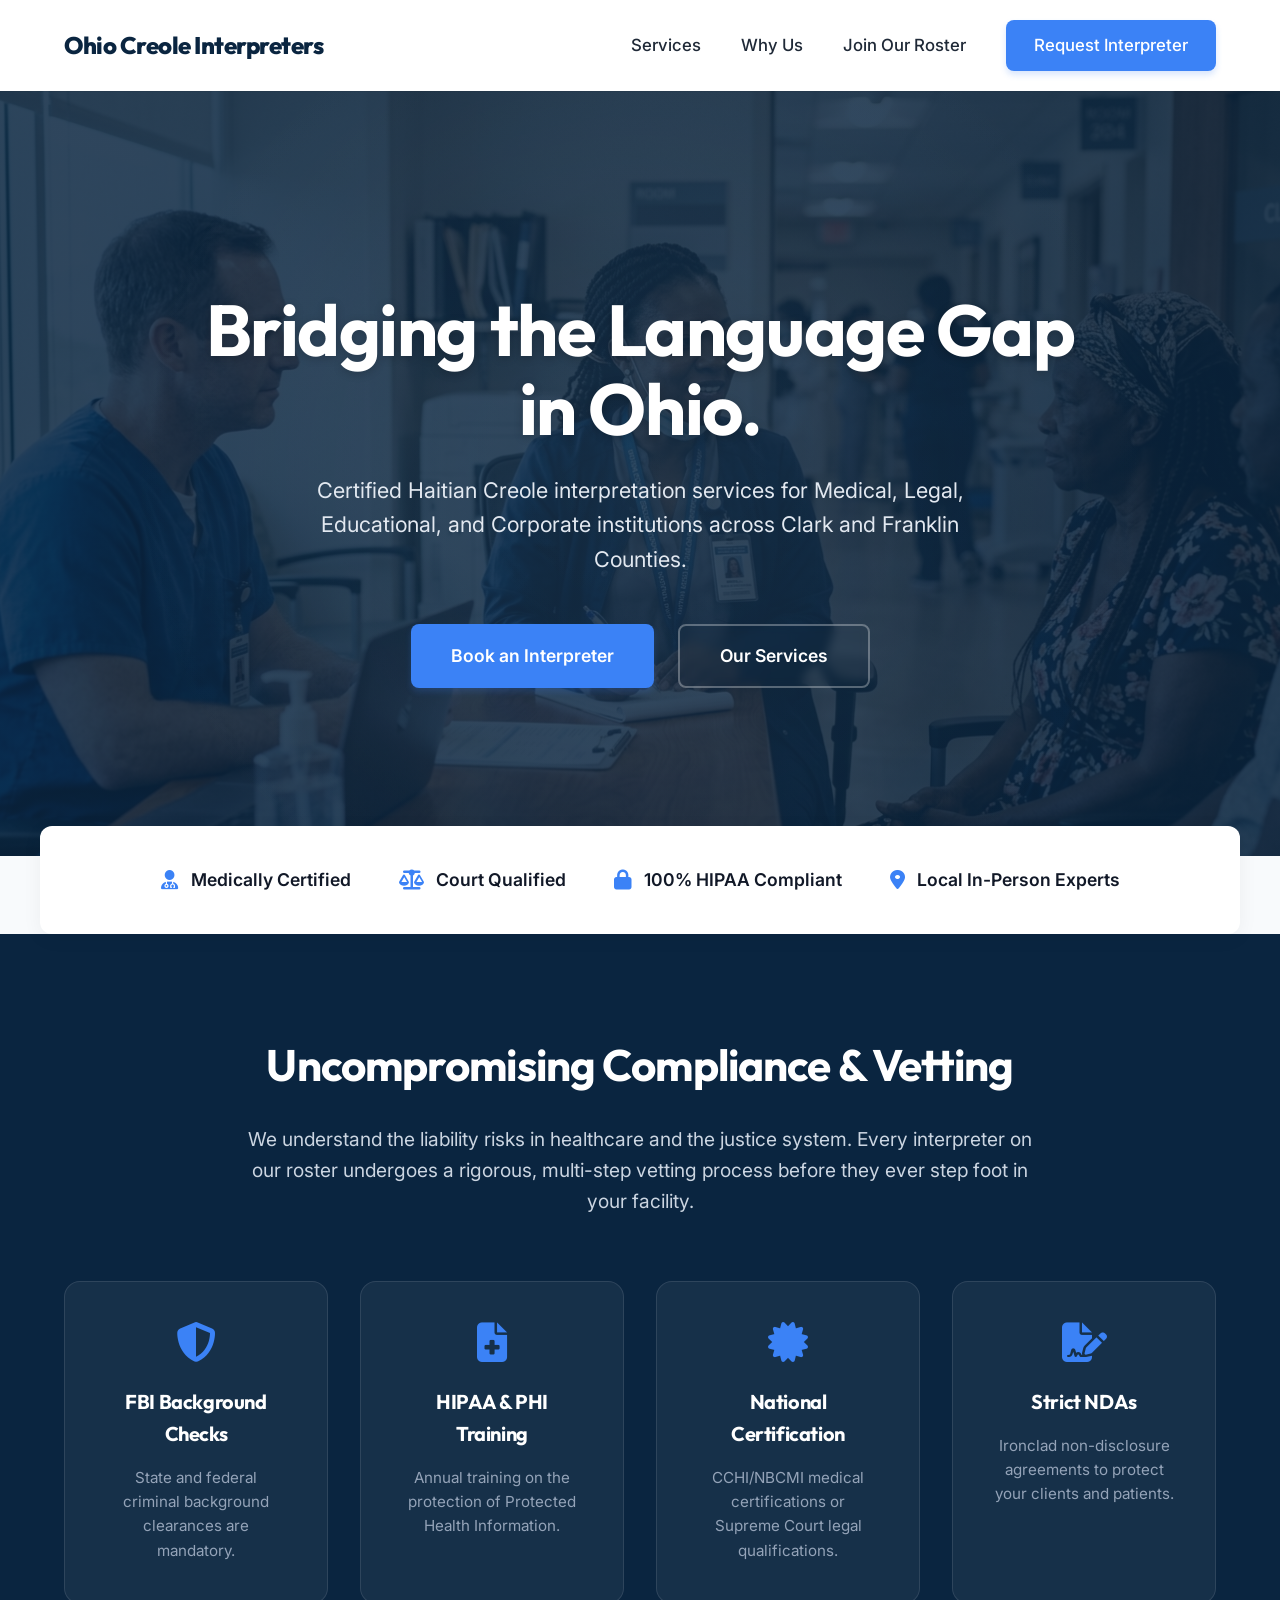
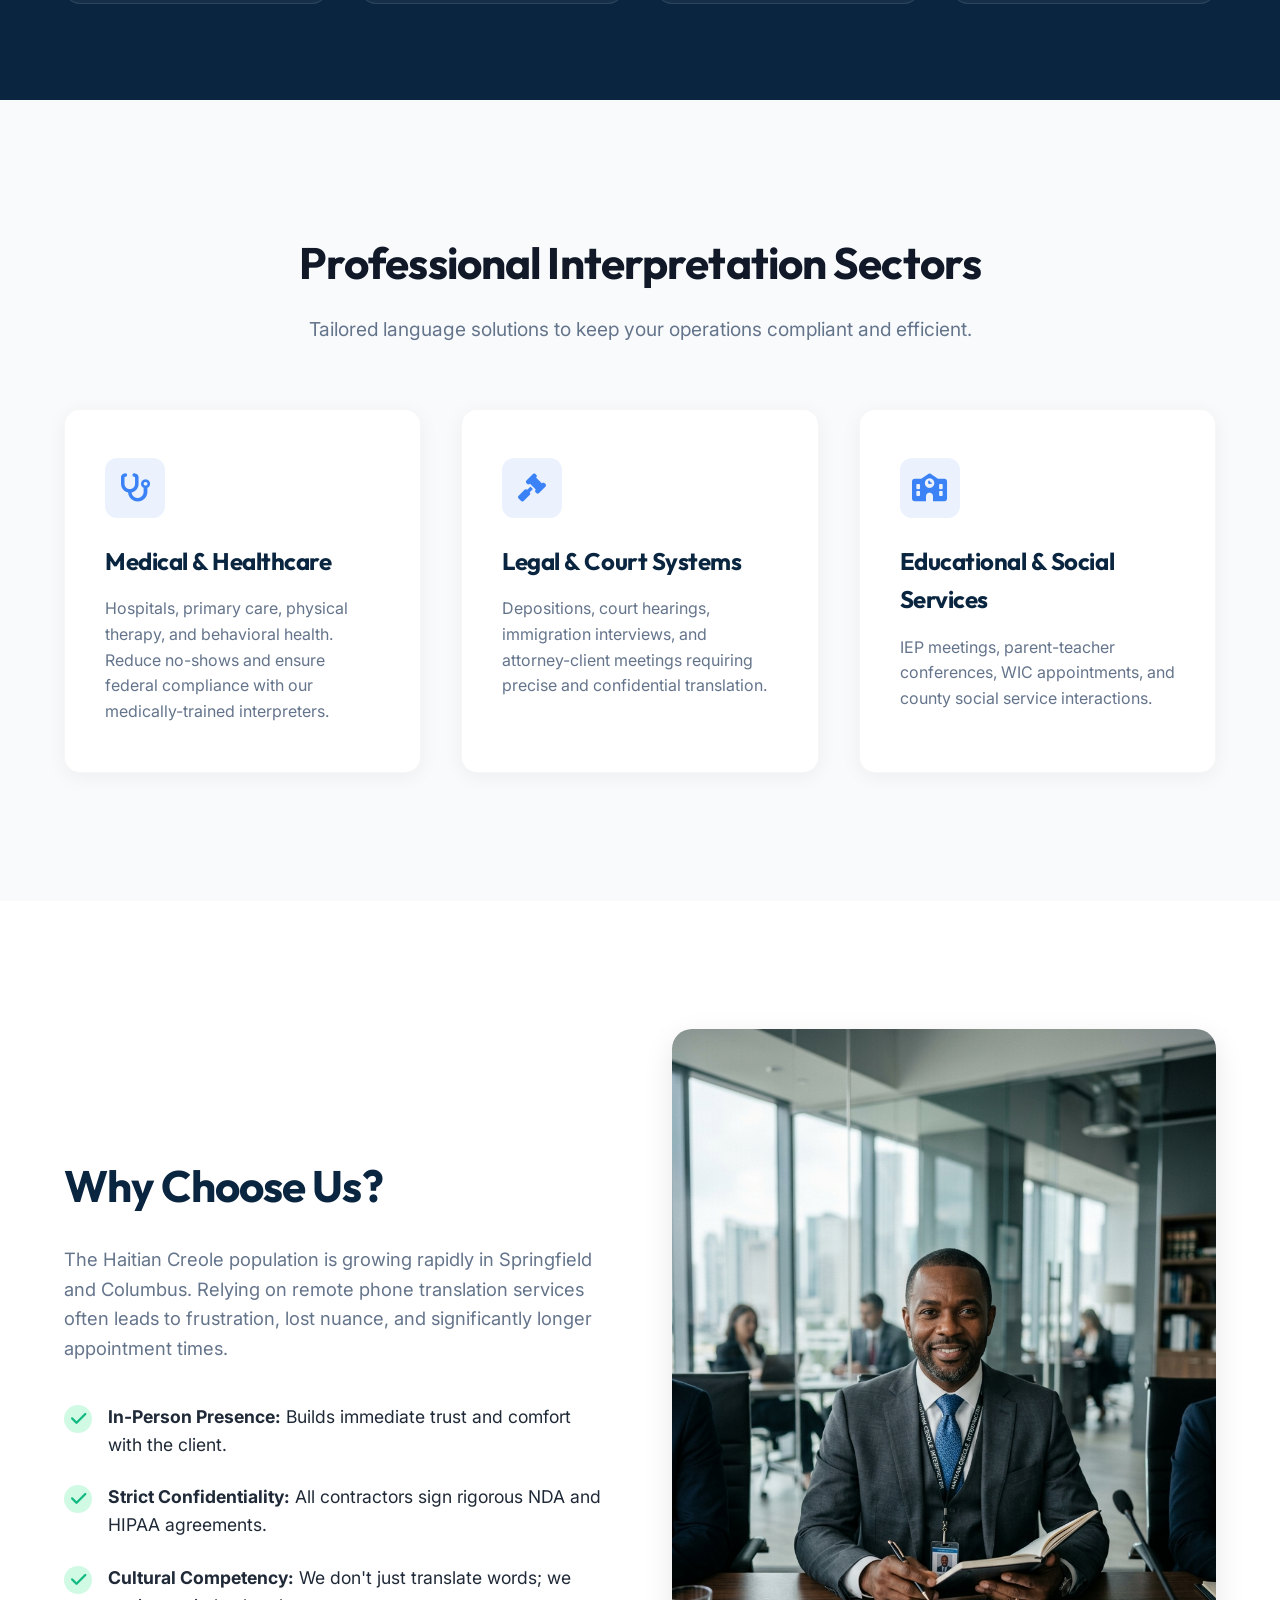
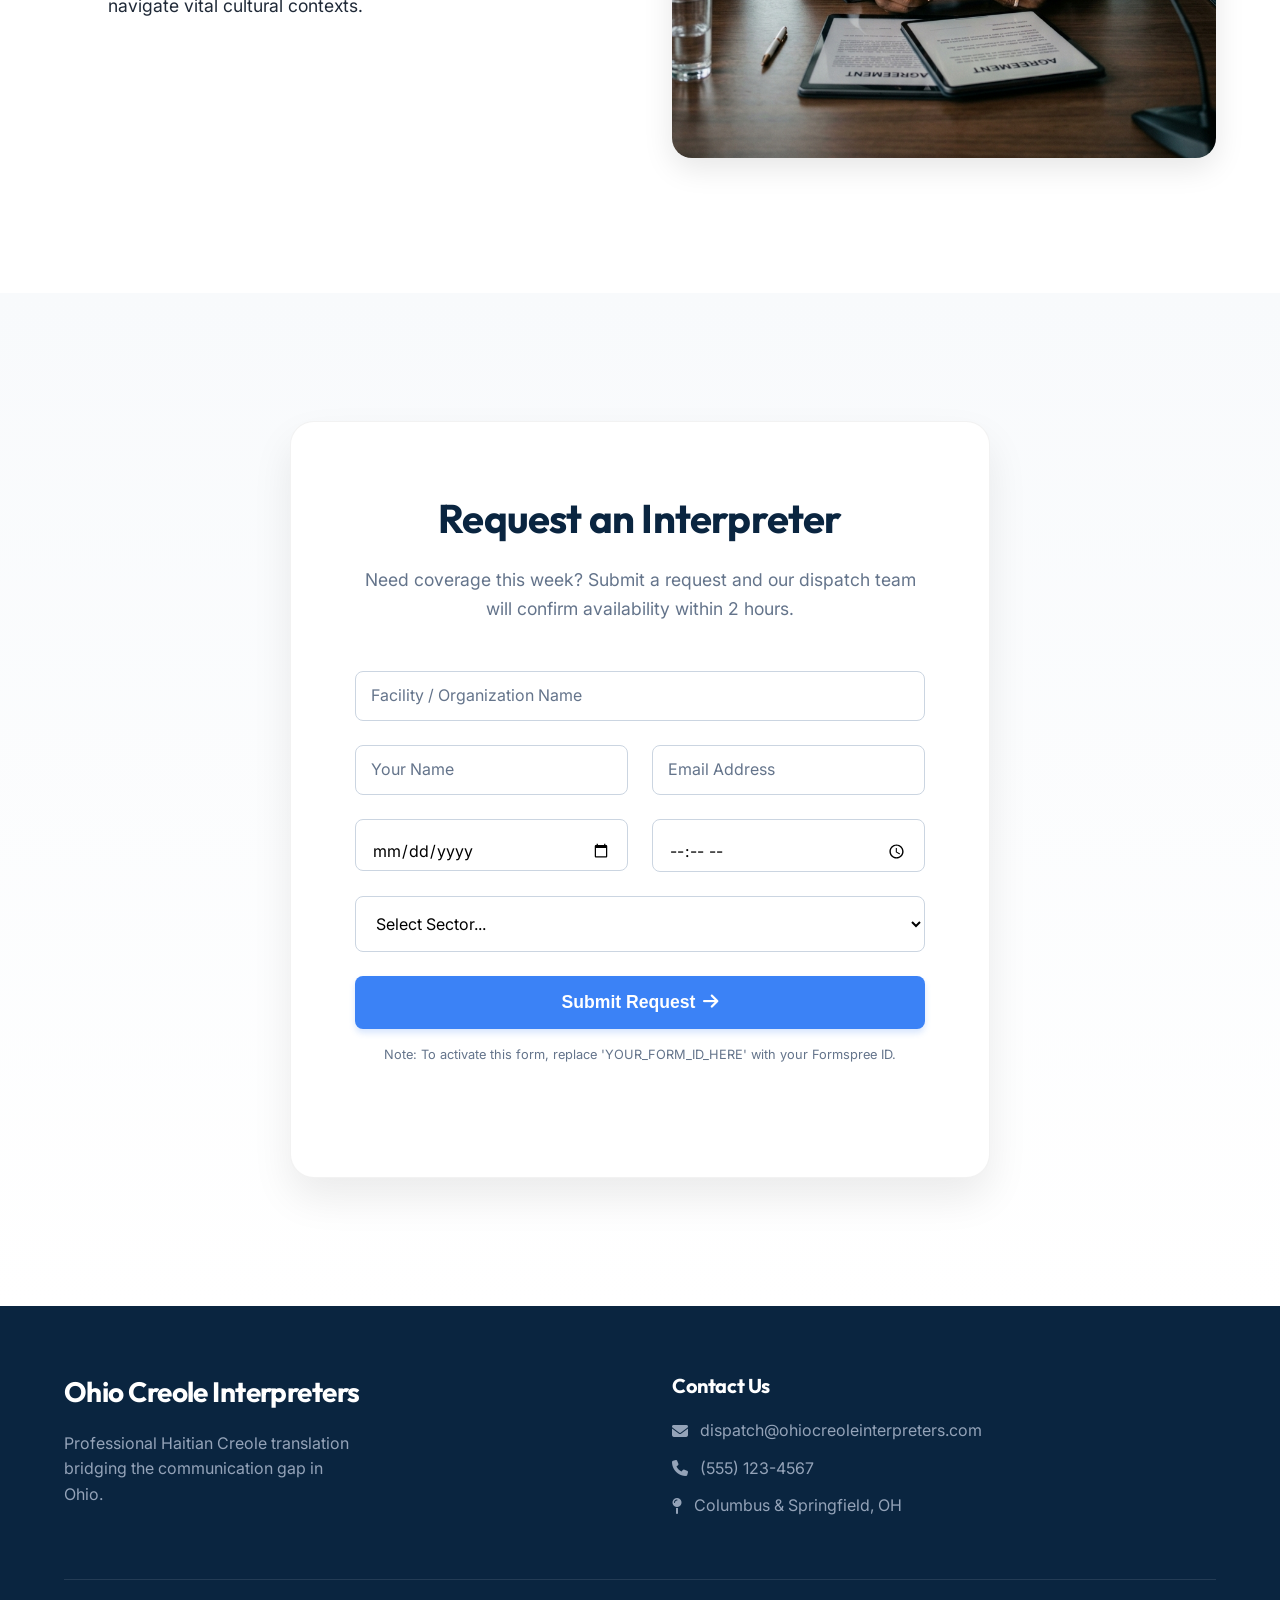
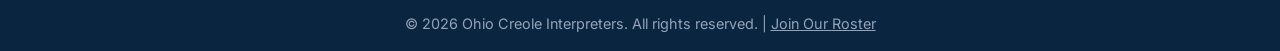
==== index.html @ 8593bfa1 "Initial commit of Ohio Creole Interpreters agency site" ====
<!DOCTYPE html>
<html lang="en">
<head>
    <meta charset="UTF-8">
    <meta name="viewport" content="width=device-width, initial-scale=1.0">
    <title>Ohio Creole Interpreters | Medical & Legal Translation</title>
    <link rel="stylesheet" href="styles.css">
    <link href="https://fonts.googleapis.com/css2?family=Outfit:wght@300;400;600;700;800&family=Inter:wght@400;500;600&display=swap" rel="stylesheet">
    <link rel="stylesheet" href="https://cdnjs.cloudflare.com/ajax/libs/font-awesome/6.4.0/css/all.min.css">
</head>
<body>
    <nav class="navbar" id="navbar">
        <div class="logo">Ohio Creole Interpreters</div>
        
        <div class="hamburger" id="hamburger">
            <i class="fa-solid fa-bars"></i>
        </div>

        <div class="nav-links" id="nav-links">
            <a href="index.html#services">Services</a>
            <a href="index.html#why-us">Why Us</a>
            <a href="careers.html">Join Our Roster</a>
            <a href="index.html#contact" class="btn-primary">Request Interpreter</a>
        </div>
    </nav>

    <!-- Updated Hero Section with Background Image -->
    <header class="hero" style="background-image: linear-gradient(rgba(10, 37, 64, 0.85), rgba(10, 37, 64, 0.85)), url('images/hero.jpg'); background-size: cover; background-position: center;">
        <div class="hero-overlay"></div>
        <div class="hero-content fade-in">
            <h1>Bridging the Language Gap in Ohio.</h1>
            <p>Certified Haitian Creole interpretation services for Medical, Legal, Educational, and Corporate institutions across Clark and Franklin Counties.</p>
            <div class="hero-buttons">
                <a href="#contact" class="btn-primary large">Book an Interpreter</a>
                <a href="#services" class="btn-secondary large">Our Services</a>
            </div>
        </div>
    </header>

    <section class="trust-banner slide-up">
        <div class="trust-item"><i class="fa-solid fa-user-md"></i> Medically Certified</div>
        <div class="trust-item"><i class="fa-solid fa-scale-balanced"></i> Court Qualified</div>
        <div class="trust-item"><i class="fa-solid fa-lock"></i> 100% HIPAA Compliant</div>
        <div class="trust-item"><i class="fa-solid fa-location-dot"></i> Local In-Person Experts</div>
    </section>

    <!-- NEW: Vetting & Compliance Section -->
    <section class="vetting-section">
        <div class="vetting-content fade-in">
            <h2>Uncompromising Compliance & Vetting</h2>
            <p>We understand the liability risks in healthcare and the justice system. Every interpreter on our roster undergoes a rigorous, multi-step vetting process before they ever step foot in your facility.</p>
            
            <div class="vetting-grid">
                <div class="vetting-card slide-up">
                    <i class="fa-solid fa-shield-halved"></i>
                    <h4>FBI Background Checks</h4>
                    <p>State and federal criminal background clearances are mandatory.</p>
                </div>
                <div class="vetting-card slide-up" style="transition-delay: 100ms;">
                    <i class="fa-solid fa-file-medical"></i>
                    <h4>HIPAA & PHI Training</h4>
                    <p>Annual training on the protection of Protected Health Information.</p>
                </div>
                <div class="vetting-card slide-up" style="transition-delay: 200ms;">
                    <i class="fa-solid fa-certificate"></i>
                    <h4>National Certification</h4>
                    <p>CCHI/NBCMI medical certifications or Supreme Court legal qualifications.</p>
                </div>
                <div class="vetting-card slide-up" style="transition-delay: 300ms;">
                    <i class="fa-solid fa-file-signature"></i>
                    <h4>Strict NDAs</h4>
                    <p>Ironclad non-disclosure agreements to protect your clients and patients.</p>
                </div>
            </div>
        </div>
    </section>

    <section id="services" class="services">
        <div class="services-header fade-in">
            <h2>Professional Interpretation Sectors</h2>
            <p class="subtitle">Tailored language solutions to keep your operations compliant and efficient.</p>
        </div>
        <div class="service-grid">
            <div class="service-card slide-up">
                <div class="icon-wrapper"><i class="fa-solid fa-stethoscope"></i></div>
                <h3>Medical & Healthcare</h3>
                <p>Hospitals, primary care, physical therapy, and behavioral health. Reduce no-shows and ensure federal compliance with our medically-trained interpreters.</p>
            </div>
            <div class="service-card slide-up" style="transition-delay: 100ms;">
                <div class="icon-wrapper"><i class="fa-solid fa-gavel"></i></div>
                <h3>Legal & Court Systems</h3>
                <p>Depositions, court hearings, immigration interviews, and attorney-client meetings requiring precise and confidential translation.</p>
            </div>
            <div class="service-card slide-up" style="transition-delay: 200ms;">
                <div class="icon-wrapper"><i class="fa-solid fa-school"></i></div>
                <h3>Educational & Social Services</h3>
                <p>IEP meetings, parent-teacher conferences, WIC appointments, and county social service interactions.</p>
            </div>
        </div>
    </section>

    <section id="why-us" class="why-us">
        <div class="why-content fade-in">
            <h2>Why Choose Us?</h2>
            <p>The Haitian Creole population is growing rapidly in Springfield and Columbus. Relying on remote phone translation services often leads to frustration, lost nuance, and significantly longer appointment times.</p>
            <ul class="feature-list">
                <li class="slide-up"><div class="check-icon"><i class="fa-solid fa-check"></i></div> <div><strong>In-Person Presence:</strong> Builds immediate trust and comfort with the client.</div></li>
                <li class="slide-up" style="transition-delay: 100ms;"><div class="check-icon"><i class="fa-solid fa-check"></i></div> <div><strong>Strict Confidentiality:</strong> All contractors sign rigorous NDA and HIPAA agreements.</div></li>
                <li class="slide-up" style="transition-delay: 200ms;"><div class="check-icon"><i class="fa-solid fa-check"></i></div> <div><strong>Cultural Competency:</strong> We don't just translate words; we navigate vital cultural contexts.</div></li>
            </ul>
        </div>
        <div class="why-image slide-up" style="transition-delay: 300ms;">
            <!-- Replaced placeholder with generated AI image -->
            <img src="images/trust.jpg" alt="Professional Interpreter" style="width: 100%; height: 100%; object-fit: cover; border-radius: 20px; box-shadow: 0 10px 30px rgba(0,0,0,0.1);">
        </div>
    </section>

    <section id="contact" class="contact">
        <div class="contact-container fade-in">
            <h2>Request an Interpreter</h2>
            <p>Need coverage this week? Submit a request and our dispatch team will confirm availability within 2 hours.</p>
            
            <!-- Updated to use Formspree -->
            <form action="https://formspree.io/f/YOUR_FORM_ID_HERE" method="POST" class="modern-form">
                <div class="form-group">
                    <input type="text" id="facilityName" name="facilityName" placeholder="Facility / Organization Name" required>
                    <label for="facilityName">Facility / Organization Name</label>
                </div>
                <div class="form-row">
                    <div class="form-group">
                        <input type="text" id="contactName" name="contactName" placeholder="Your Name" required>
                        <label for="contactName">Your Name</label>
                    </div>
                    <div class="form-group">
                        <input type="email" id="email" name="email" placeholder="Email Address" required>
                        <label for="email">Email Address</label>
                    </div>
                </div>
                <div class="form-row">
                    <div class="form-group">
                        <input type="date" id="date" name="date" required>
                    </div>
                    <div class="form-group">
                        <input type="time" id="time" name="time" required>
                    </div>
                </div>
                <div class="form-group">
                    <select id="sector" name="sector" required>
                        <option value="" disabled selected>Select Sector...</option>
                        <option value="medical">Medical/Healthcare</option>
                        <option value="legal">Legal/Court</option>
                        <option value="education">Education</option>
                        <option value="other">Other</option>
                    </select>
                </div>
                <button type="submit" class="btn-primary full-width large">Submit Request <i class="fa-solid fa-arrow-right"></i></button>
                <p style="font-size: 0.8rem; text-align: center; margin-top: 1rem; color: #64748B;">
                    Note: To activate this form, replace 'YOUR_FORM_ID_HERE' with your Formspree ID.
                </p>
            </form>
        </div>
    </section>

    <footer>
        <div class="footer-content">
            <div class="footer-brand">
                <h3>Ohio Creole Interpreters</h3>
                <p>Professional Haitian Creole translation bridging the communication gap in Ohio.</p>
            </div>
            <div class="footer-contact">
                <h4>Contact Us</h4>
                <p><i class="fa-solid fa-envelope"></i> dispatch@ohiocreoleinterpreters.com</p>
                <p><i class="fa-solid fa-phone"></i> (555) 123-4567</p>
                <p><i class="fa-solid fa-map-pin"></i> Columbus & Springfield, OH</p>
            </div>
        </div>
        <div class="footer-bottom">
            <p>&copy; 2026 Ohio Creole Interpreters. All rights reserved. | <a href="careers.html" style="color: #94A3B8;">Join Our Roster</a></p>
        </div>
    </footer>

    <script src="script.js"></script>
</body>
</html>
---- styles.css ----
:root {
    /* Premium Color Palette */
    --primary-color: #0A2540; /* Deep navy trust blue */
    --secondary-color: #111827; /* Near black */
    --accent-color: #3B82F6; /* Vibrant bright blue */
    --accent-hover: #2563EB;
    
    --bg-light: #F8FAFC;
    --bg-white: #FFFFFF;
    
    --text-main: #1F2937;
    --text-muted: #64748B;
    
    --success: #10B981;
    --success-bg: #D1FAE5;
    
    /* Gradients & Shadows */
    --gradient-hero: linear-gradient(135deg, #0A2540 0%, #1E3A8A 100%);
    --shadow-soft: 0 4px 20px rgba(0, 0, 0, 0.05);
    --shadow-hover: 0 10px 30px rgba(59, 130, 246, 0.15);
    
    /* Typography */
    --font-heading: 'Outfit', sans-serif;
    --font-body: 'Inter', sans-serif;
}

* {
    margin: 0;
    padding: 0;
    box-sizing: border-box;
    scroll-behavior: smooth;
}

body {
    font-family: var(--font-body);
    color: var(--text-main);
    line-height: 1.6;
    background-color: var(--bg-light);
    overflow-x: hidden;
}

h1, h2, h3, h4, .logo {
    font-family: var(--font-heading);
    letter-spacing: -0.02em;
}

/* Animations */
.fade-in {
    opacity: 0;
    transform: translateY(20px);
    transition: opacity 0.8s ease-out, transform 0.8s ease-out;
}

.slide-up {
    opacity: 0;
    transform: translateY(40px);
    transition: opacity 0.8s ease-out, transform 0.8s ease-out;
}

.visible {
    opacity: 1;
    transform: translateY(0);
}

/* Navbar (Sticky & Glassmorphic) */
.navbar {
    display: flex;
    justify-content: space-between;
    align-items: center;
    padding: 1.25rem 5%;
    background-color: rgba(255, 255, 255, 0.9);
    backdrop-filter: blur(10px);
    -webkit-backdrop-filter: blur(10px);
    box-shadow: 0 1px 0 rgba(0,0,0,0.05);
    position: sticky;
    top: 0;
    z-index: 1000;
    transition: all 0.3s ease;
}

.navbar.scrolled {
    box-shadow: var(--shadow-soft);
    padding: 1rem 5%;
}

.logo {
    font-size: 1.5rem;
    font-weight: 800;
    color: var(--primary-color);
}

.nav-links {
    display: flex;
    align-items: center;
    gap: 2.5rem;
}

.nav-links a {
    text-decoration: none;
    color: var(--text-main);
    font-weight: 500;
    font-size: 1.05rem;
    transition: color 0.3s;
    position: relative;
}

.nav-links a:not(.btn-primary)::after {
    content: '';
    position: absolute;
    width: 0;
    height: 2px;
    bottom: -4px;
    left: 0;
    background-color: var(--accent-color);
    transition: width 0.3s ease;
}

.nav-links a:not(.btn-primary):hover::after {
    width: 100%;
}

.nav-links a:hover {
    color: var(--accent-color);
}

.hamburger {
    display: none;
    font-size: 1.5rem;
    color: var(--primary-color);
    cursor: pointer;
}

/* Buttons */
.btn-primary {
    background-color: var(--accent-color);
    color: var(--bg-white) !important;
    padding: 0.75rem 1.75rem;
    border-radius: 8px;
    text-decoration: none;
    font-weight: 600;
    border: none;
    cursor: pointer;
    transition: all 0.3s ease;
    display: inline-flex;
    align-items: center;
    justify-content: center;
    gap: 0.5rem;
    box-shadow: 0 4px 6px rgba(59, 130, 246, 0.2);
}

.btn-primary:hover {
    background-color: var(--accent-hover);
    transform: translateY(-2px);
    box-shadow: 0 6px 12px rgba(59, 130, 246, 0.3);
}

.btn-secondary {
    background-color: transparent;
    color: var(--bg-white) !important;
    padding: 0.75rem 1.75rem;
    border-radius: 8px;
    text-decoration: none;
    font-weight: 600;
    border: 2px solid rgba(255,255,255,0.3);
    transition: all 0.3s ease;
    display: inline-flex;
    align-items: center;
    justify-content: center;
    backdrop-filter: blur(5px);
}

.btn-secondary:hover {
    background-color: rgba(255,255,255,0.1);
    border-color: var(--bg-white);
}

.large {
    padding: 1rem 2.5rem;
    font-size: 1.1rem;
}

.full-width {
    width: 100%;
}

/* Hero Section */
.hero {
    position: relative;
    background: var(--gradient-hero);
    padding: 8rem 5% 6rem;
    text-align: center;
    min-height: 85vh;
    display: flex;
    align-items: center;
    justify-content: center;
    overflow: hidden;
}

.hero-overlay {
    position: absolute;
    top: 0; left: 0; right: 0; bottom: 0;
    background-image: radial-gradient(circle at center, rgba(255,255,255,0.05) 0%, transparent 70%);
    pointer-events: none;
}

.hero-content {
    max-width: 900px;
    position: relative;
    z-index: 2;
}

.hero h1 {
    font-size: 4.5rem;
    color: var(--bg-white);
    margin-bottom: 1.5rem;
    line-height: 1.1;
    text-shadow: 0 2px 10px rgba(0,0,0,0.2);
}

.hero p {
    font-size: 1.35rem;
    color: #E2E8F0;
    margin-bottom: 3rem;
    max-width: 700px;
    margin-left: auto;
    margin-right: auto;
}

.hero-buttons {
    display: flex;
    gap: 1.5rem;
    justify-content: center;
}

/* Trust Banner */
.trust-banner {
    display: flex;
    justify-content: center;
    gap: 3rem;
    background-color: var(--bg-white);
    padding: 2.5rem 5%;
    flex-wrap: wrap;
    box-shadow: var(--shadow-soft);
    position: relative;
    z-index: 10;
    margin-top: -30px;
    border-radius: 12px;
    max-width: 1200px;
    margin-left: auto;
    margin-right: auto;
}

.trust-item {
    display: flex;
    align-items: center;
    gap: 0.75rem;
    font-weight: 600;
    font-size: 1.1rem;
    color: var(--secondary-color);
}

.trust-item i {
    color: var(--accent-color);
    font-size: 1.25rem;
}

/* Vetting Section */
.vetting-section {
    padding: 6rem 5%;
    background-color: var(--primary-color);
    color: var(--bg-white);
    max-width: 100%;
}

.vetting-content {
    max-width: 1400px;
    margin: 0 auto;
    text-align: center;
}

.vetting-content h2 {
    font-size: 2.75rem;
    margin-bottom: 1.5rem;
}

.vetting-content > p {
    font-size: 1.2rem;
    color: #CBD5E1;
    max-width: 800px;
    margin: 0 auto 4rem;
}

.vetting-grid {
    display: grid;
    grid-template-columns: repeat(auto-fit, minmax(250px, 1fr));
    gap: 2rem;
}

.vetting-card {
    background-color: rgba(255, 255, 255, 0.05);
    padding: 2.5rem;
    border-radius: 16px;
    border: 1px solid rgba(255, 255, 255, 0.1);
    transition: transform 0.3s, background-color 0.3s;
}

.vetting-card:hover {
    transform: translateY(-5px);
    background-color: rgba(255, 255, 255, 0.1);
}

.vetting-card i {
    font-size: 2.5rem;
    color: var(--accent-color);
    margin-bottom: 1.5rem;
}

.vetting-card h4 {
    font-size: 1.25rem;
    margin-bottom: 1rem;
}

.vetting-card p {
    color: #94A3B8;
    font-size: 0.95rem;
}

/* Services */
.services {
    padding: 8rem 5%;
    background-color: var(--bg-light);
    max-width: 1400px;
    margin: 0 auto;
}

.services-header {
    text-align: center;
    margin-bottom: 4rem;
}

.services h2 {
    font-size: 2.75rem;
    color: var(--secondary-color);
    margin-bottom: 1rem;
}

.subtitle {
    font-size: 1.2rem;
    color: var(--text-muted);
}

.service-grid {
    display: grid;
    grid-template-columns: repeat(auto-fit, minmax(320px, 1fr));
    gap: 2.5rem;
}

.service-card {
    background-color: var(--bg-white);
    padding: 3rem 2.5rem;
    border-radius: 16px;
    box-shadow: var(--shadow-soft);
    transition: transform 0.4s ease, box-shadow 0.4s ease;
    text-align: left;
    position: relative;
    overflow: hidden;
    border: 1px solid rgba(0,0,0,0.03);
}

.service-card::before {
    content: '';
    position: absolute;
    top: 0; left: 0; right: 0; height: 4px;
    background: var(--accent-color);
    transform: scaleX(0);
    transform-origin: left;
    transition: transform 0.4s ease;
}

.service-card:hover {
    transform: translateY(-10px);
    box-shadow: var(--shadow-hover);
}

.service-card:hover::before {
    transform: scaleX(1);
}

.icon-wrapper {
    width: 60px;
    height: 60px;
    background-color: rgba(59, 130, 246, 0.1);
    border-radius: 12px;
    display: flex;
    align-items: center;
    justify-content: center;
    margin-bottom: 1.5rem;
}

.service-card i {
    font-size: 1.75rem;
    color: var(--accent-color);
}

.service-card h3 {
    font-size: 1.5rem;
    margin-bottom: 1rem;
    color: var(--primary-color);
}

.service-card p {
    color: var(--text-muted);
}

/* Why Us */
.why-us {
    padding: 8rem 5%;
    background-color: var(--bg-white);
    display: grid;
    grid-template-columns: 1fr 1fr;
    gap: 4rem;
    align-items: center;
    max-width: 1400px;
    margin: 0 auto;
}

.why-content h2 {
    font-size: 2.75rem;
    color: var(--primary-color);
    margin-bottom: 1.5rem;
}

.why-content > p {
    font-size: 1.15rem;
    margin-bottom: 2.5rem;
    color: var(--text-muted);
}

.feature-list {
    list-style: none;
}

.feature-list li {
    margin-bottom: 1.5rem;
    font-size: 1.1rem;
    display: flex;
    align-items: flex-start;
    gap: 1rem;
}

.check-icon {
    background-color: var(--success-bg);
    color: var(--success);
    width: 28px;
    height: 28px;
    border-radius: 50%;
    display: flex;
    align-items: center;
    justify-content: center;
    flex-shrink: 0;
    margin-top: 2px;
}

.image-placeholder {
    background: linear-gradient(135deg, #E2E8F0 0%, #CBD5E1 100%);
    border-radius: 20px;
    height: 500px;
    display: flex;
    flex-direction: column;
    align-items: center;
    justify-content: center;
    color: var(--text-muted);
    font-size: 1.5rem;
    box-shadow: inset 0 2px 10px rgba(0,0,0,0.05);
}

.image-placeholder i {
    font-size: 4rem;
    margin-bottom: 1rem;
    color: var(--text-muted);
    opacity: 0.5;
}

/* Contact Section */
.contact {
    padding: 8rem 5%;
    background: linear-gradient(to bottom, var(--bg-light) 0%, var(--bg-white) 100%);
    display: flex;
    justify-content: center;
}

.contact-container {
    background-color: var(--bg-white);
    padding: 4rem;
    border-radius: 24px;
    box-shadow: 0 20px 40px rgba(0,0,0,0.08);
    width: 100%;
    max-width: 700px;
    border: 1px solid rgba(0,0,0,0.05);
}

.contact-container h2 {
    font-size: 2.5rem;
    margin-bottom: 1rem;
    text-align: center;
    color: var(--primary-color);
}

.contact-container p {
    text-align: center;
    margin-bottom: 3rem;
    color: var(--text-muted);
    font-size: 1.1rem;
}

/* Modern Floating Label Form */
.modern-form .form-group {
    position: relative;
    margin-bottom: 1.5rem;
}

.modern-form .form-row {
    display: grid;
    grid-template-columns: 1fr 1fr;
    gap: 1.5rem;
}

.modern-form input, .modern-form select {
    width: 100%;
    padding: 1.25rem 1rem 0.5rem;
    border: 1px solid #CBD5E1;
    border-radius: 8px;
    font-family: inherit;
    font-size: 1rem;
    background-color: var(--bg-white);
    transition: all 0.3s ease;
}

.modern-form select {
    padding: 1rem;
}

.modern-form input:focus, .modern-form select:focus {
    outline: none;
    border-color: var(--accent-color);
    box-shadow: 0 0 0 4px rgba(59, 130, 246, 0.1);
}

.modern-form label {
    position: absolute;
    left: 1rem;
    top: 50%;
    transform: translateY(-50%);
    color: var(--text-muted);
    pointer-events: none;
    transition: all 0.3s ease;
    font-size: 1rem;
}

.modern-form input:focus + label,
.modern-form input:not(:placeholder-shown) + label {
    top: 0.5rem;
    font-size: 0.75rem;
    color: var(--accent-color);
    transform: translateY(0);
}

.modern-form input::placeholder {
    color: transparent;
}

#successMessage {
    margin-top: 1.5rem;
    padding: 1.25rem;
    background-color: var(--success-bg);
    color: var(--success);
    border-radius: 8px;
    text-align: center;
    font-weight: 600;
    display: flex;
    align-items: center;
    justify-content: center;
    gap: 0.5rem;
}

.hidden {
    display: none !important;
}

/* Footer */
footer {
    background-color: var(--primary-color);
    color: var(--bg-white);
    padding: 4rem 5% 1rem;
}

.footer-content {
    display: grid;
    grid-template-columns: 1fr 1fr;
    gap: 4rem;
    max-width: 1400px;
    margin: 0 auto 3rem;
}

.footer-brand h3 {
    font-size: 1.75rem;
    margin-bottom: 1rem;
}

.footer-brand p {
    color: #94A3B8;
    max-width: 300px;
}

.footer-contact h4 {
    font-size: 1.25rem;
    margin-bottom: 1rem;
}

.footer-contact p {
    color: #94A3B8;
    margin-bottom: 0.75rem;
    display: flex;
    align-items: center;
    gap: 0.75rem;
}

.footer-bottom {
    text-align: center;
    padding-top: 2rem;
    border-top: 1px solid rgba(255,255,255,0.1);
    color: #94A3B8;
    font-size: 0.9rem;
}

/* Responsive */
@media (max-width: 992px) {
    .why-us {
        grid-template-columns: 1fr;
    }
    
    .hero h1 {
        font-size: 3.5rem;
    }
    
    .image-placeholder {
        height: 300px;
    }
}

@media (max-width: 768px) {
    .hamburger {
        display: block;
    }
    
    .nav-links {
        position: fixed;
        top: 0;
        right: -100%;
        height: 100vh;
        width: 80%;
        max-width: 400px;
        background-color: var(--bg-white);
        flex-direction: column;
        justify-content: center;
        align-items: center;
        gap: 2rem;
        transition: right 0.4s cubic-bezier(0.4, 0, 0.2, 1);
        box-shadow: -10px 0 30px rgba(0,0,0,0.1);
    }
    
    .nav-links.active {
        right: 0;
    }

    .hero h1 {
        font-size: 2.75rem;
    }
    
    .hero p {
        font-size: 1.1rem;
    }
    
    .hero-buttons {
        flex-direction: column;
    }
    
    .trust-banner {
        flex-direction: column;
        align-items: flex-start;
        gap: 1rem;
    }
    
    .modern-form .form-row {
        grid-template-columns: 1fr;
    }
    
    .contact-container {
        padding: 2.5rem 1.5rem;
    }
    
    .footer-content {
        grid-template-columns: 1fr;
        gap: 2rem;
    }
}
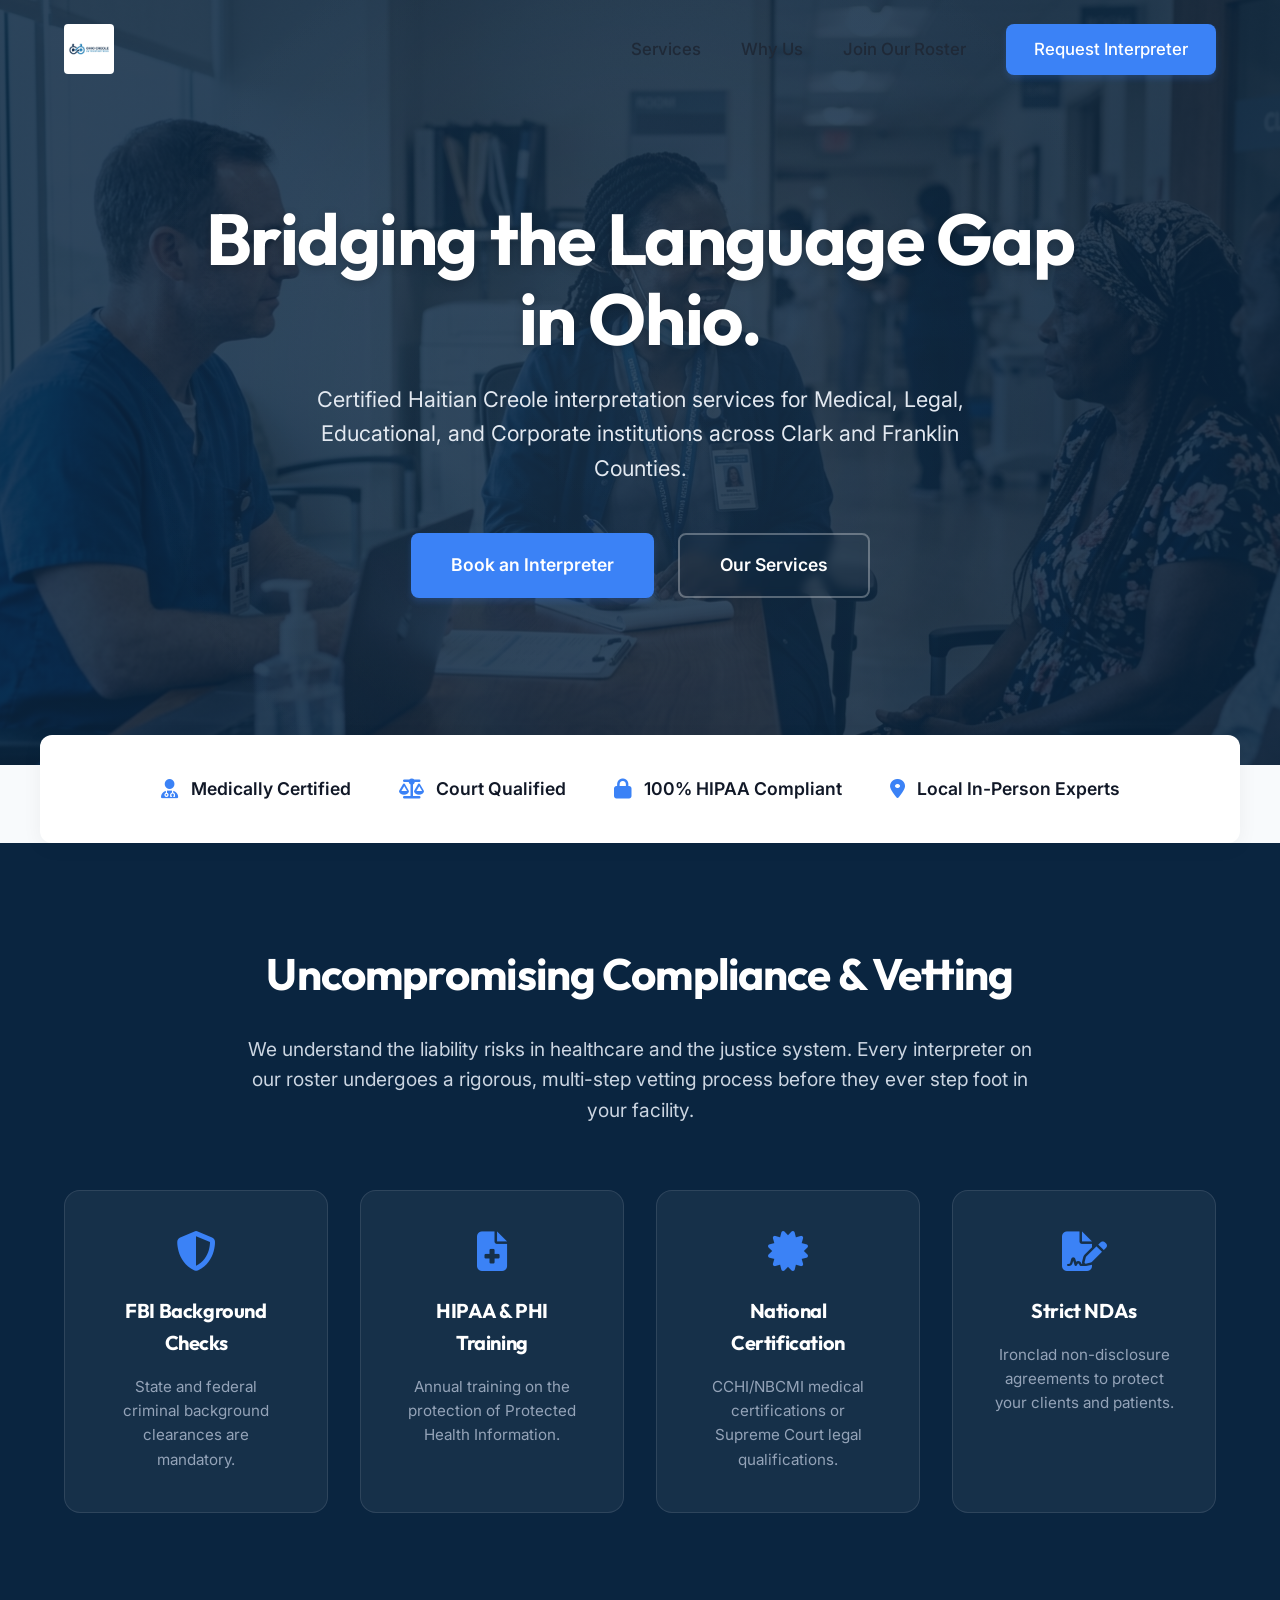
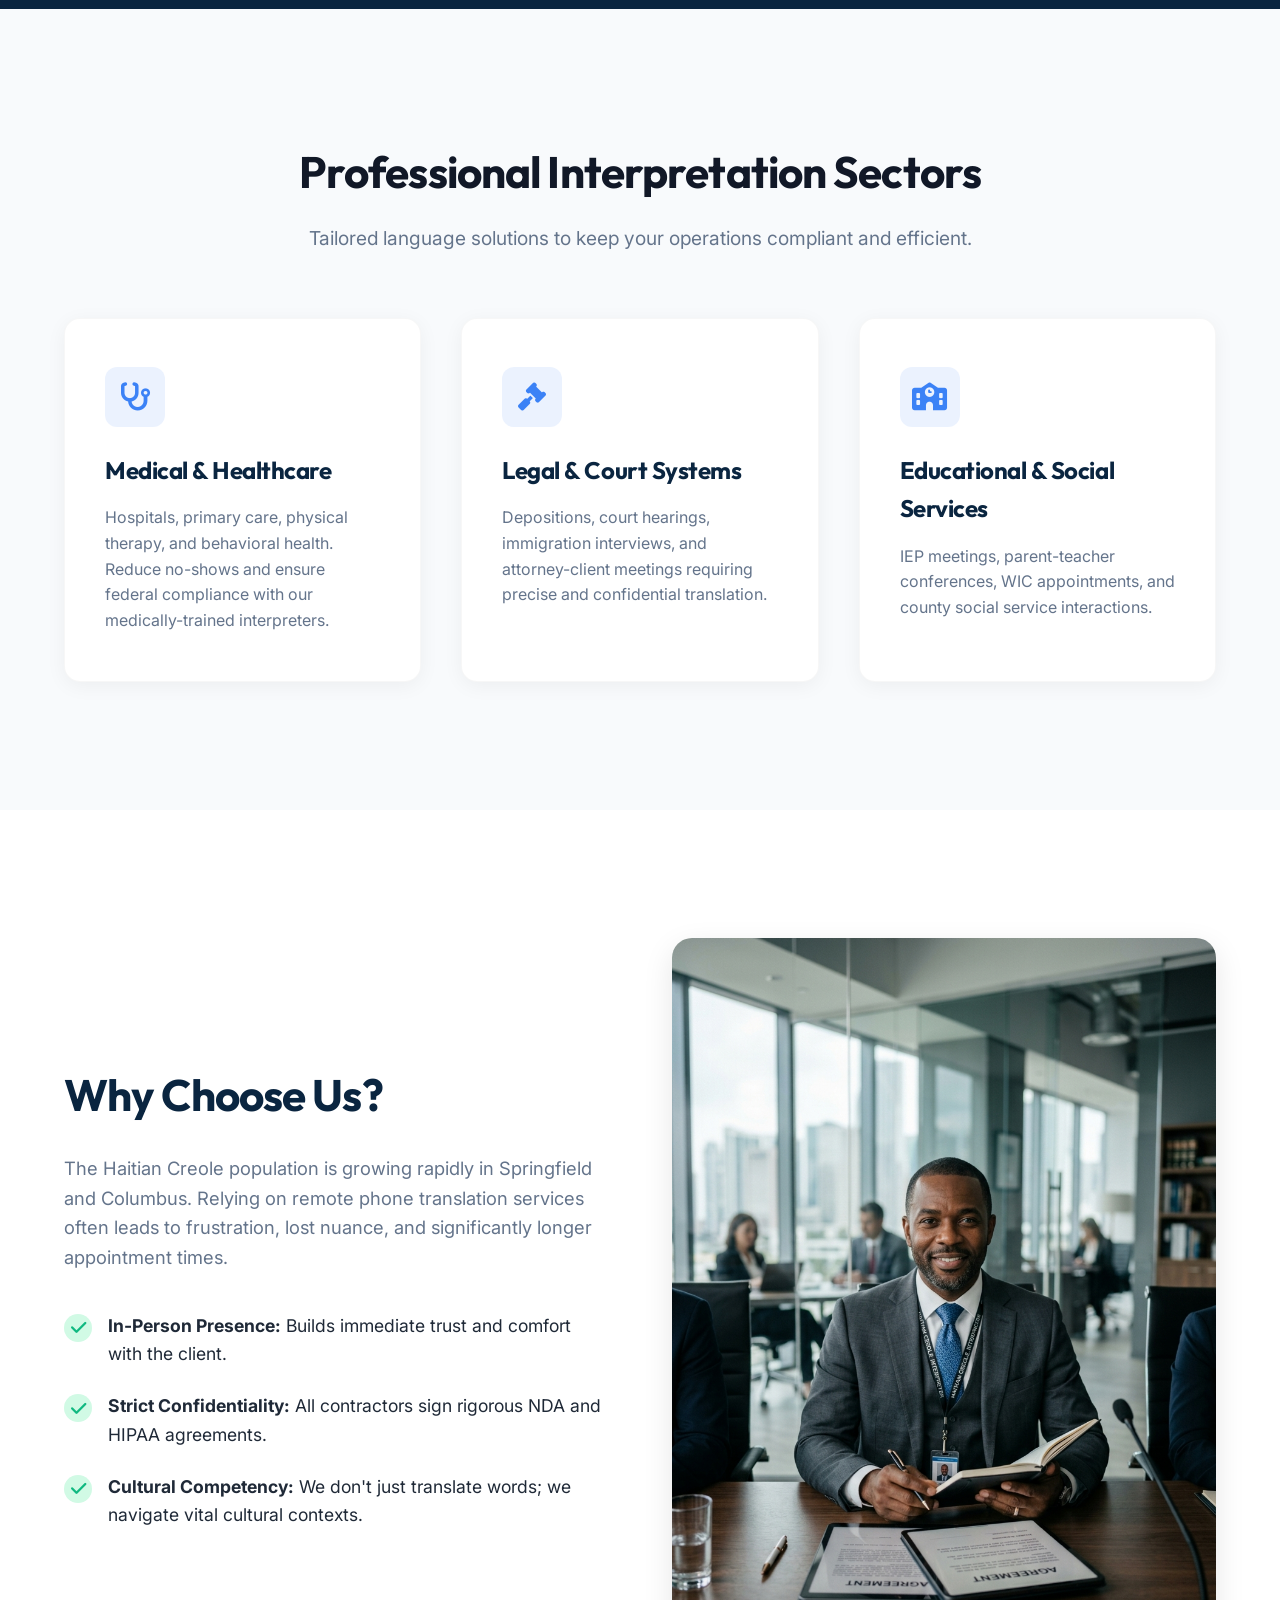
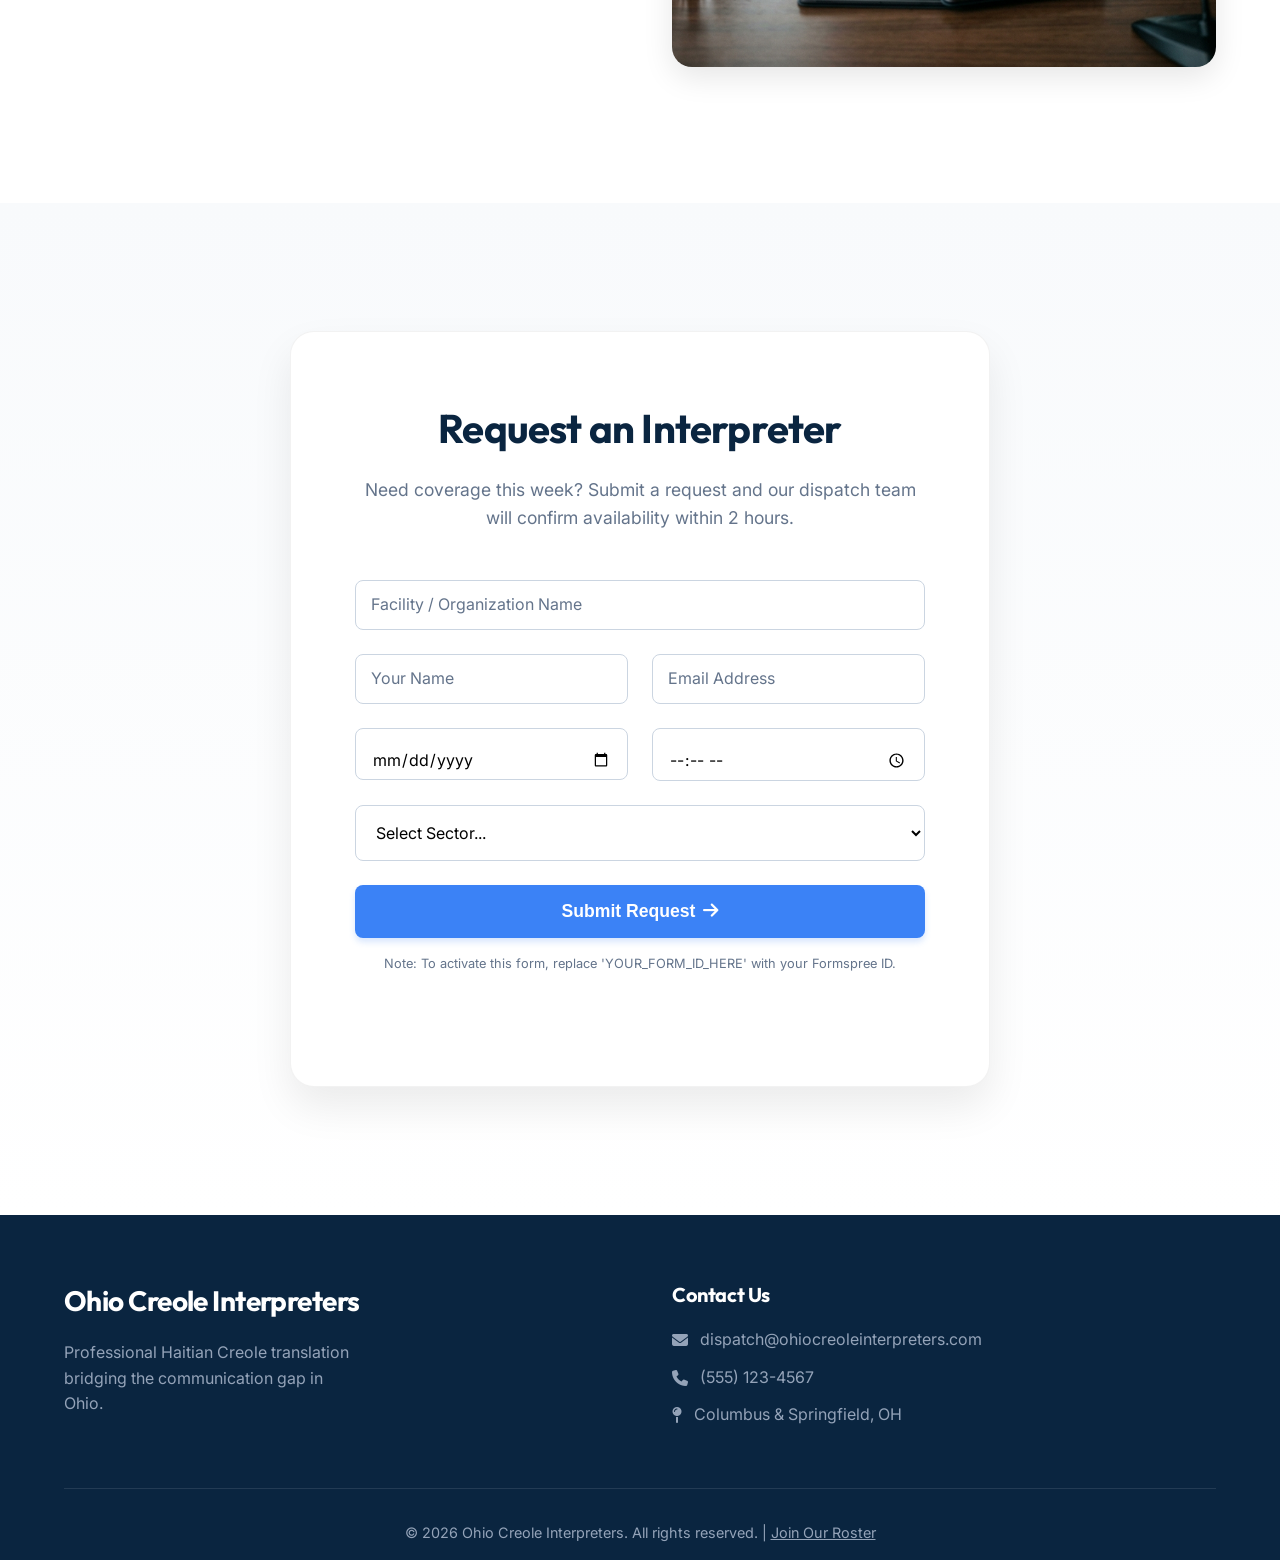
==== commit 04fa9347: "Added AI-generated agency logo" ====
--- a/index.html
+++ b/index.html
@@ -10,7 +10,9 @@
 </head>
 <body>
     <nav class="navbar" id="navbar">
-        <div class="logo">Ohio Creole Interpreters</div>
+        <a href="index.html" class="logo">
+            <img src="images/logo.jpg" alt="Ohio Creole Interpreters Logo">
+        </a>
         
         <div class="hamburger" id="hamburger">
             <i class="fa-solid fa-bars"></i>
--- a/styles.css
+++ b/styles.css
@@ -67,15 +67,12 @@
     display: flex;
     justify-content: space-between;
     align-items: center;
-    padding: 1.25rem 5%;
-    background-color: rgba(255, 255, 255, 0.9);
-    backdrop-filter: blur(10px);
-    -webkit-backdrop-filter: blur(10px);
-    box-shadow: 0 1px 0 rgba(0,0,0,0.05);
-    position: sticky;
+    padding: 1.5rem 5%;
+    position: fixed;
+    width: 100%;
     top: 0;
     z-index: 1000;
-    transition: all 0.3s ease;
+    transition: background-color 0.3s, padding 0.3s, box-shadow 0.3s;
 }
 
 .navbar.scrolled {
@@ -84,9 +81,15 @@
 }
 
 .logo {
-    font-size: 1.5rem;
-    font-weight: 800;
-    color: var(--primary-color);
+    display: flex;
+    align-items: center;
+    text-decoration: none;
+}
+
+.logo img {
+    height: 50px;
+    width: auto;
+    border-radius: 4px;
 }
 
 .nav-links {
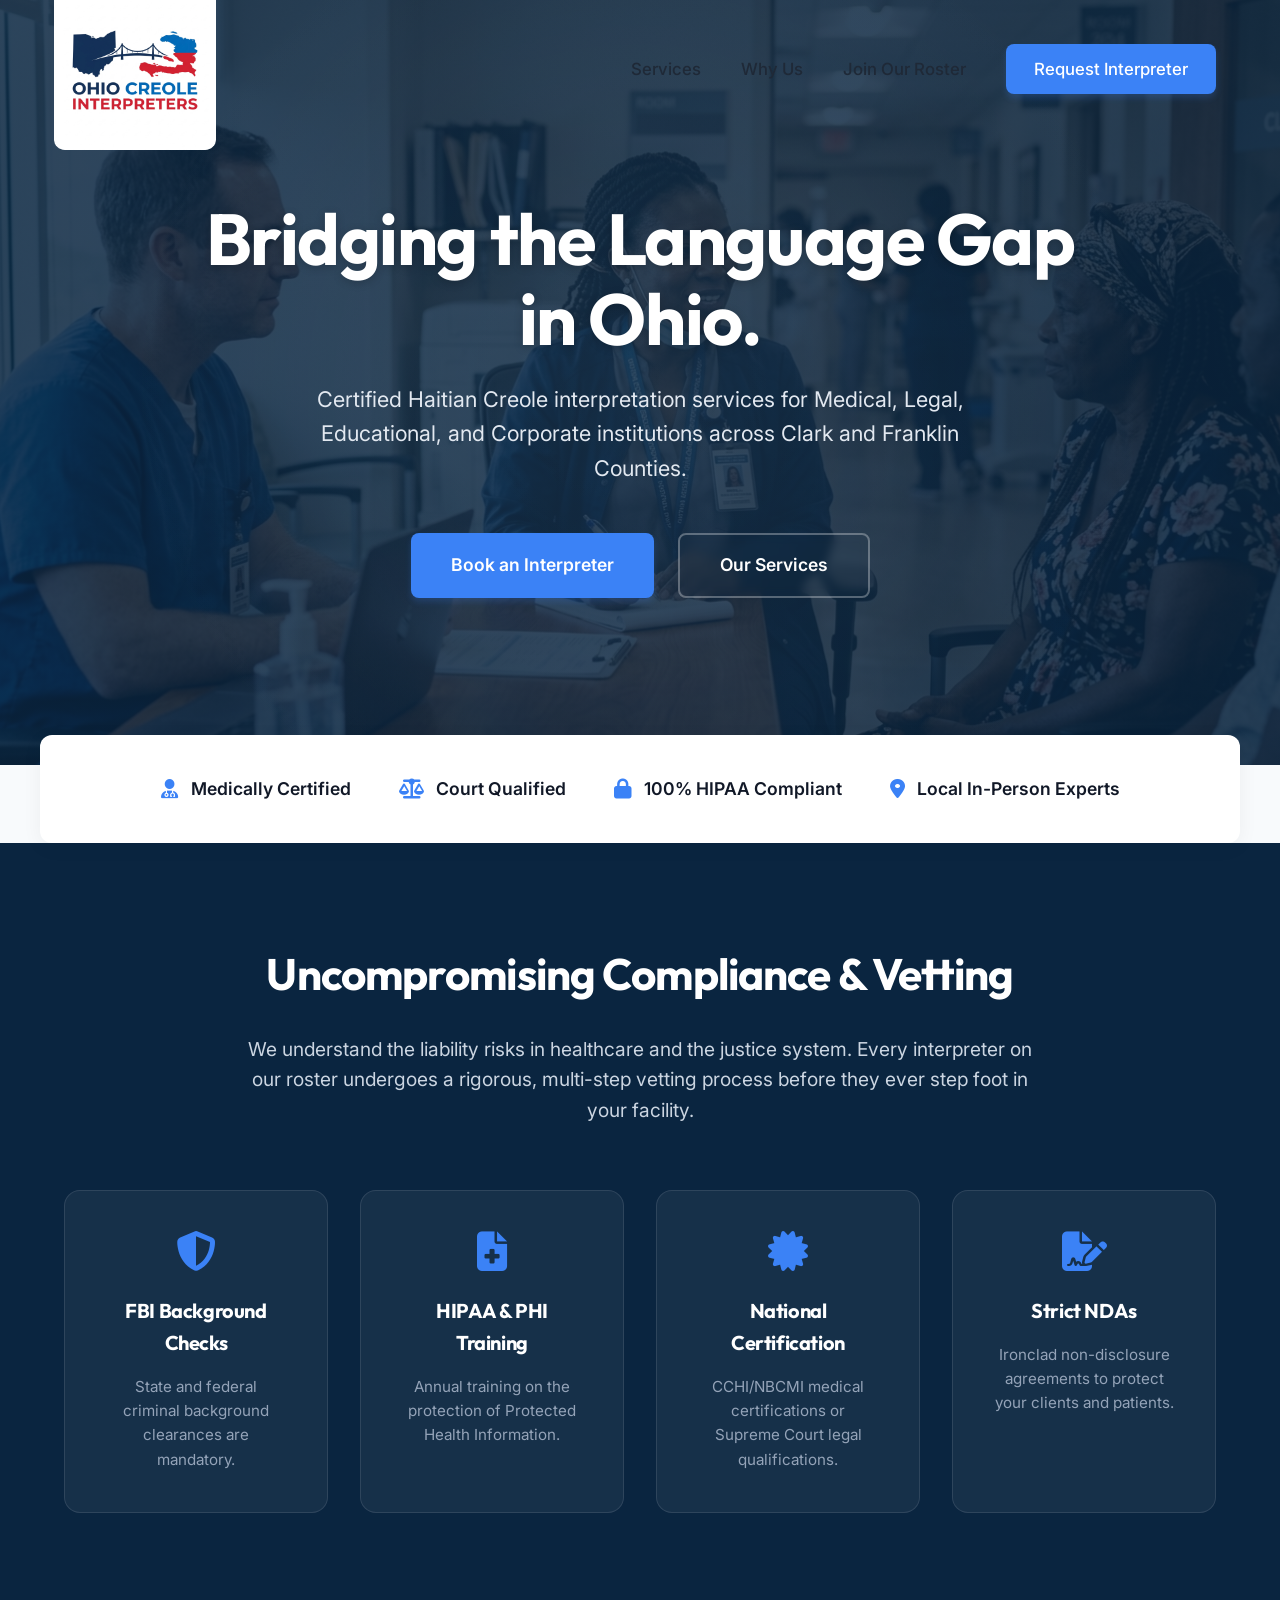
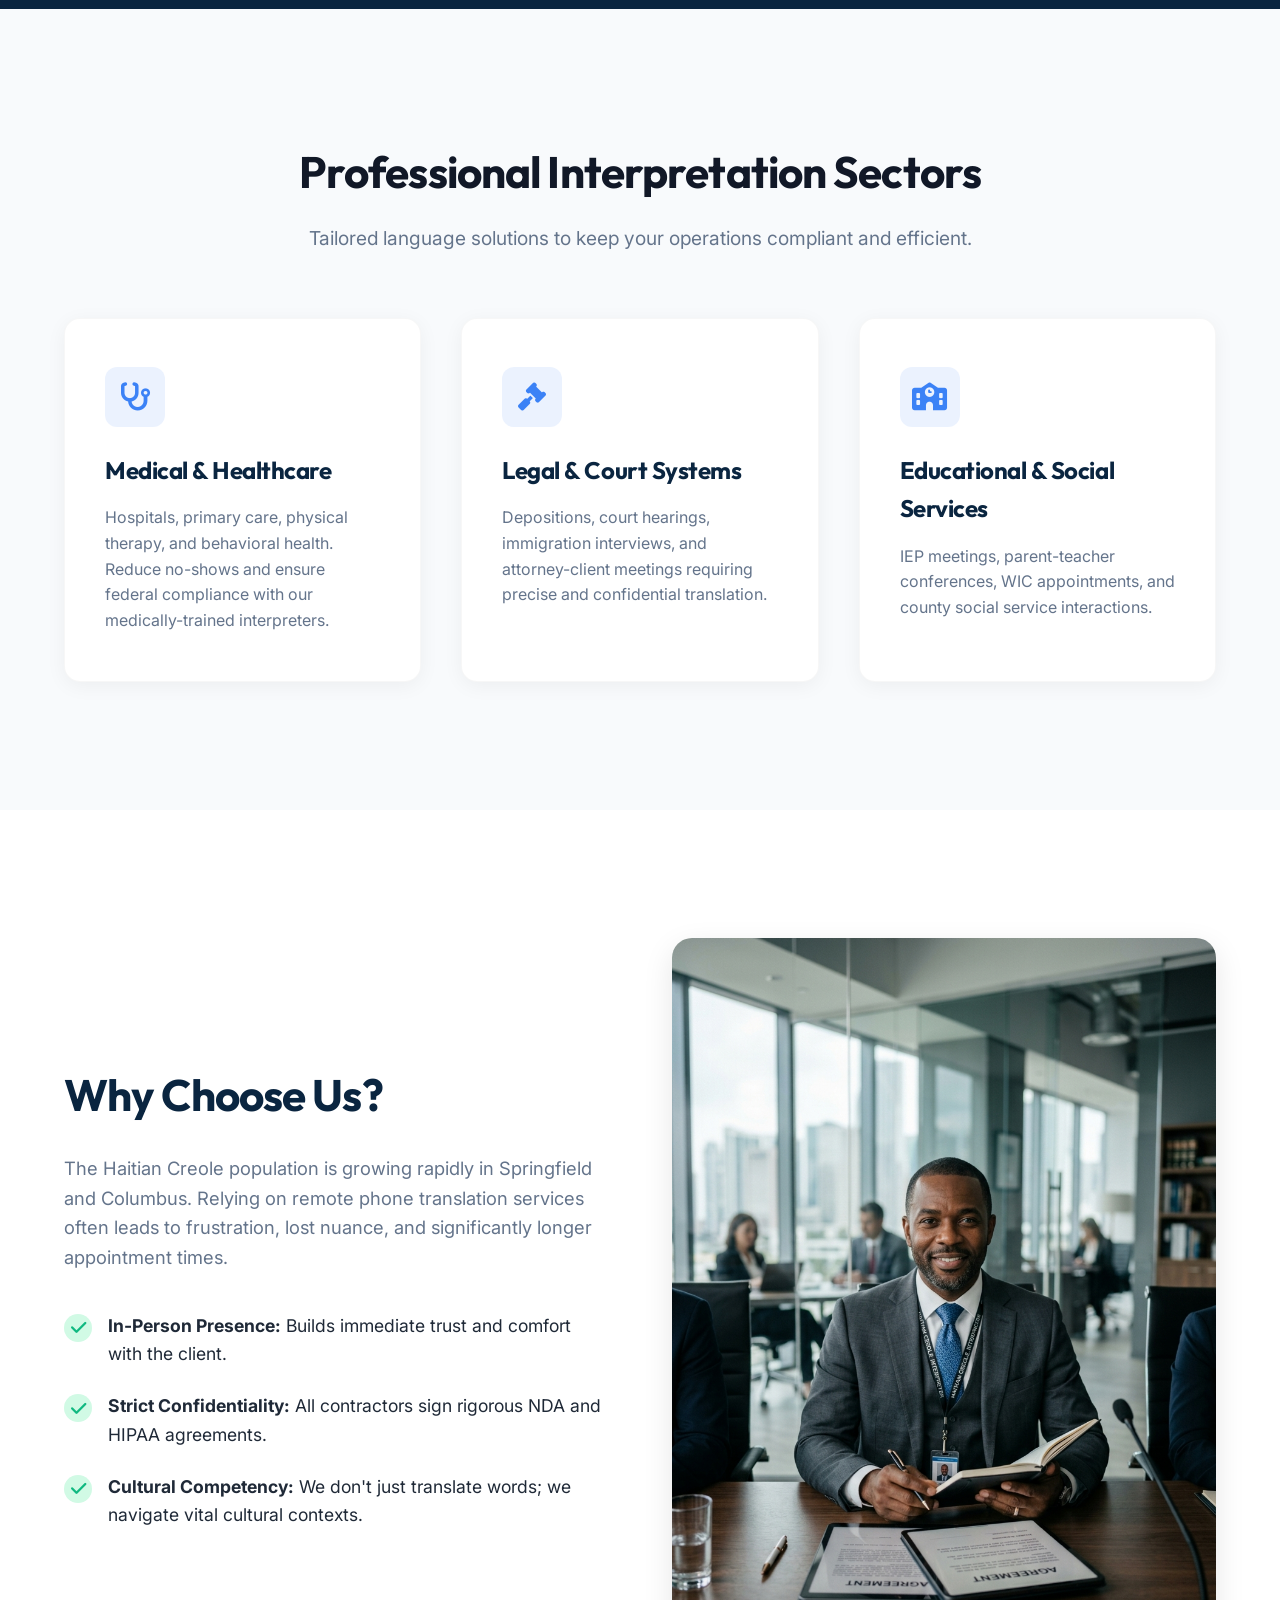
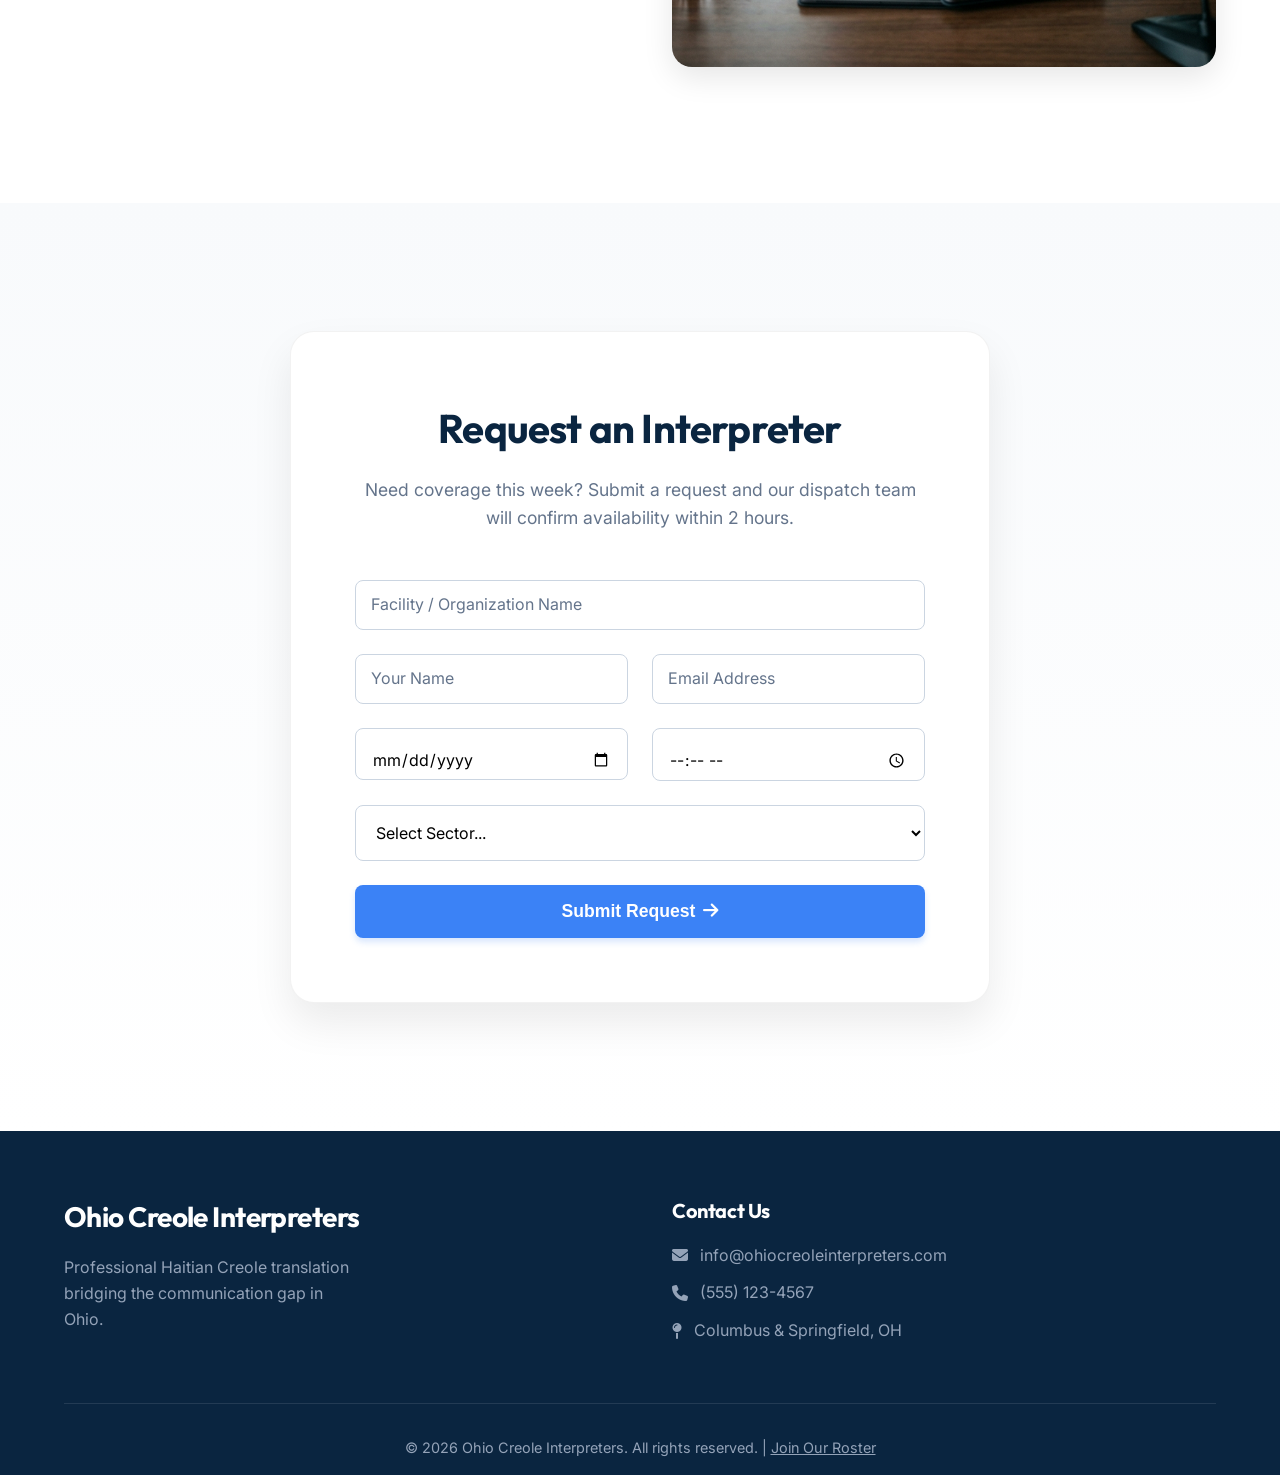
==== commit 1a4e8faa: "Hooked up contact forms to info and derickson.pierre emails via FormSubmit" ====
--- a/index.html
+++ b/index.html
@@ -122,8 +122,14 @@
             <h2>Request an Interpreter</h2>
             <p>Need coverage this week? Submit a request and our dispatch team will confirm availability within 2 hours.</p>
             
-            <!-- Updated to use Formspree -->
-            <form action="https://formspree.io/f/YOUR_FORM_ID_HERE" method="POST" class="modern-form">
+            <!-- Updated to use FormSubmit -->
+            <form action="https://formsubmit.co/info@ohiocreoleinterpreters.com" method="POST" class="modern-form">
+                <!-- Hidden inputs for routing and formatting -->
+                <input type="hidden" name="_cc" value="derickson.pierre@ohiocreoleinterpreters.com">
+                <input type="hidden" name="_subject" value="New Website Interpreter Request">
+                <input type="hidden" name="_next" value="https://ohiocreoleinterpreters.com">
+                <input type="hidden" name="_template" value="table">
+                
                 <div class="form-group">
                     <input type="text" id="facilityName" name="facilityName" placeholder="Facility / Organization Name" required>
                     <label for="facilityName">Facility / Organization Name</label>
@@ -156,9 +162,6 @@
                     </select>
                 </div>
                 <button type="submit" class="btn-primary full-width large">Submit Request <i class="fa-solid fa-arrow-right"></i></button>
-                <p style="font-size: 0.8rem; text-align: center; margin-top: 1rem; color: #64748B;">
-                    Note: To activate this form, replace 'YOUR_FORM_ID_HERE' with your Formspree ID.
-                </p>
             </form>
         </div>
     </section>
@@ -171,7 +174,7 @@
             </div>
             <div class="footer-contact">
                 <h4>Contact Us</h4>
-                <p><i class="fa-solid fa-envelope"></i> dispatch@ohiocreoleinterpreters.com</p>
+                <p><i class="fa-solid fa-envelope"></i> info@ohiocreoleinterpreters.com</p>
                 <p><i class="fa-solid fa-phone"></i> (555) 123-4567</p>
                 <p><i class="fa-solid fa-map-pin"></i> Columbus & Springfield, OH</p>
             </div>
--- a/styles.css
+++ b/styles.css
@@ -84,12 +84,15 @@
     display: flex;
     align-items: center;
     text-decoration: none;
+    margin-left: -10px;
 }
 
 .logo img {
-    height: 50px;
+    height: 90px;
     width: auto;
-    border-radius: 4px;
+    border-radius: 6px;
+    transform: scale(1.8);
+    transform-origin: center left;
 }
 
 .nav-links {
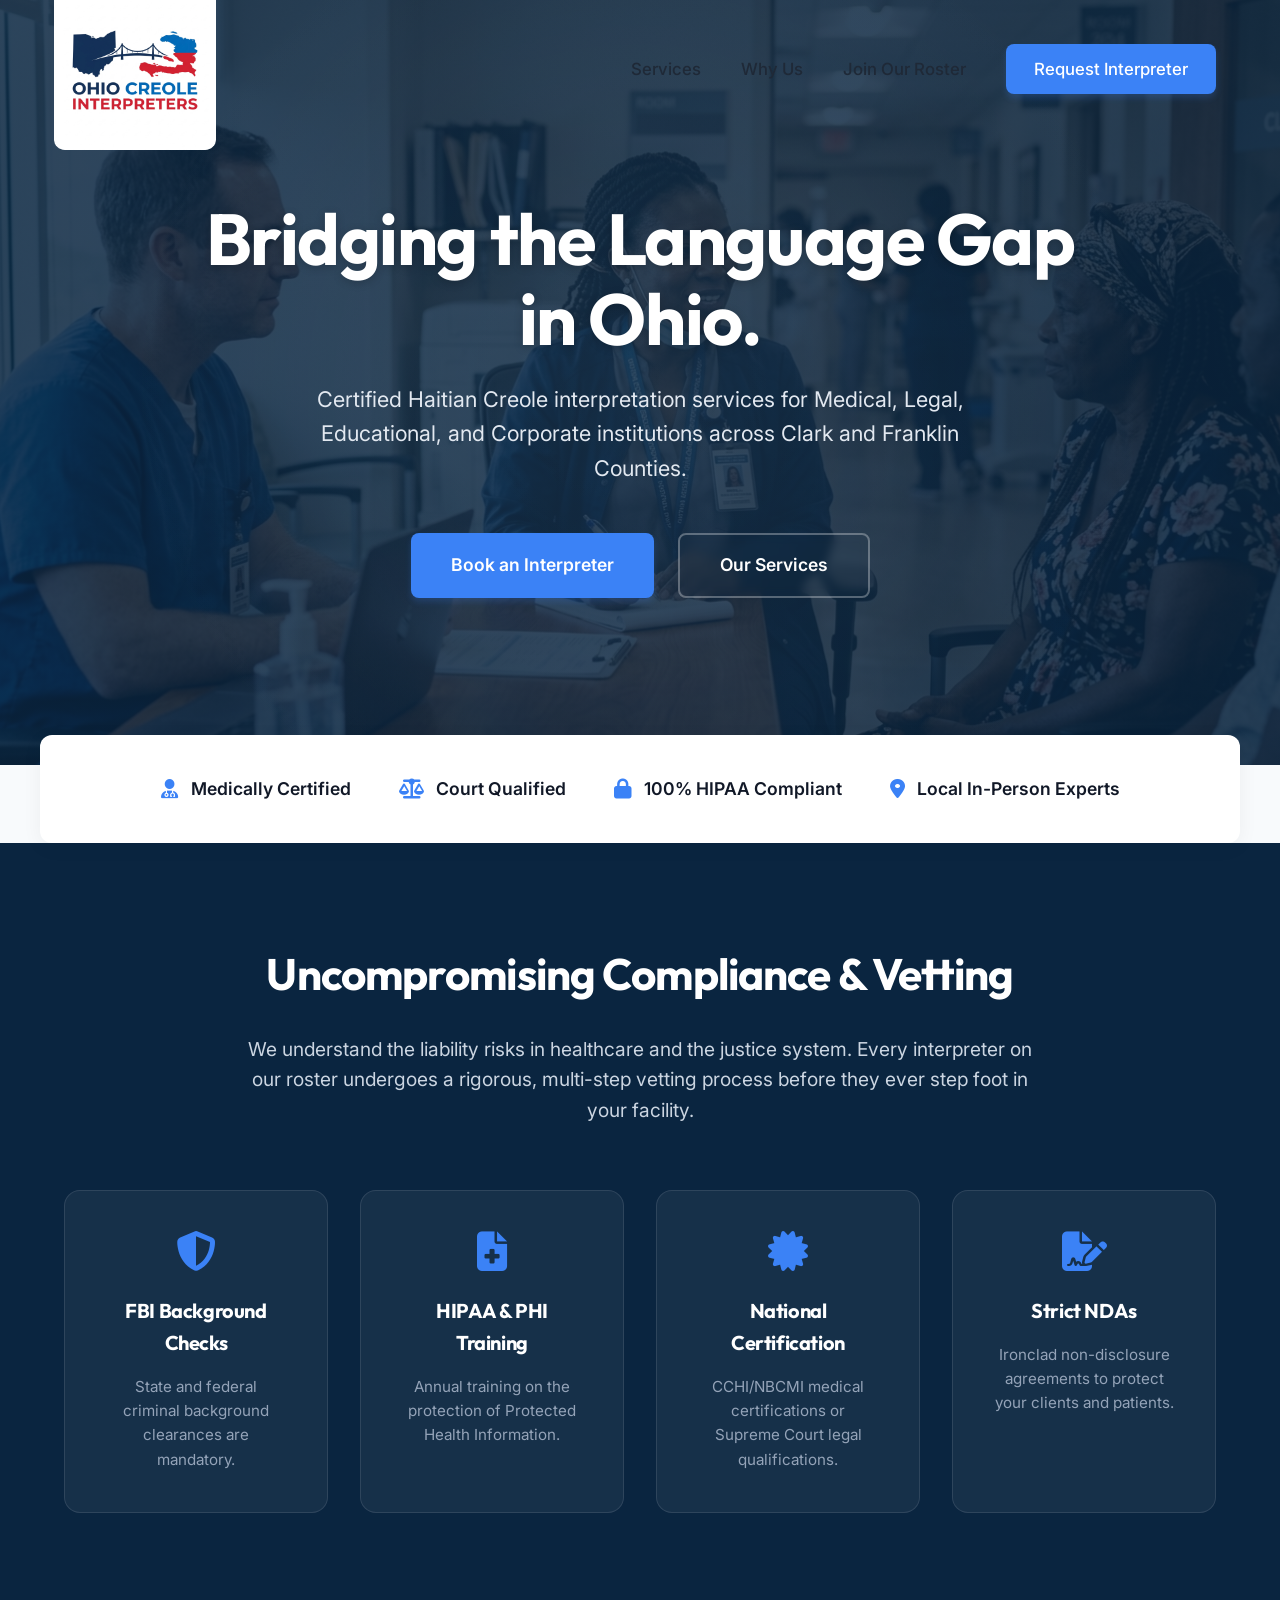
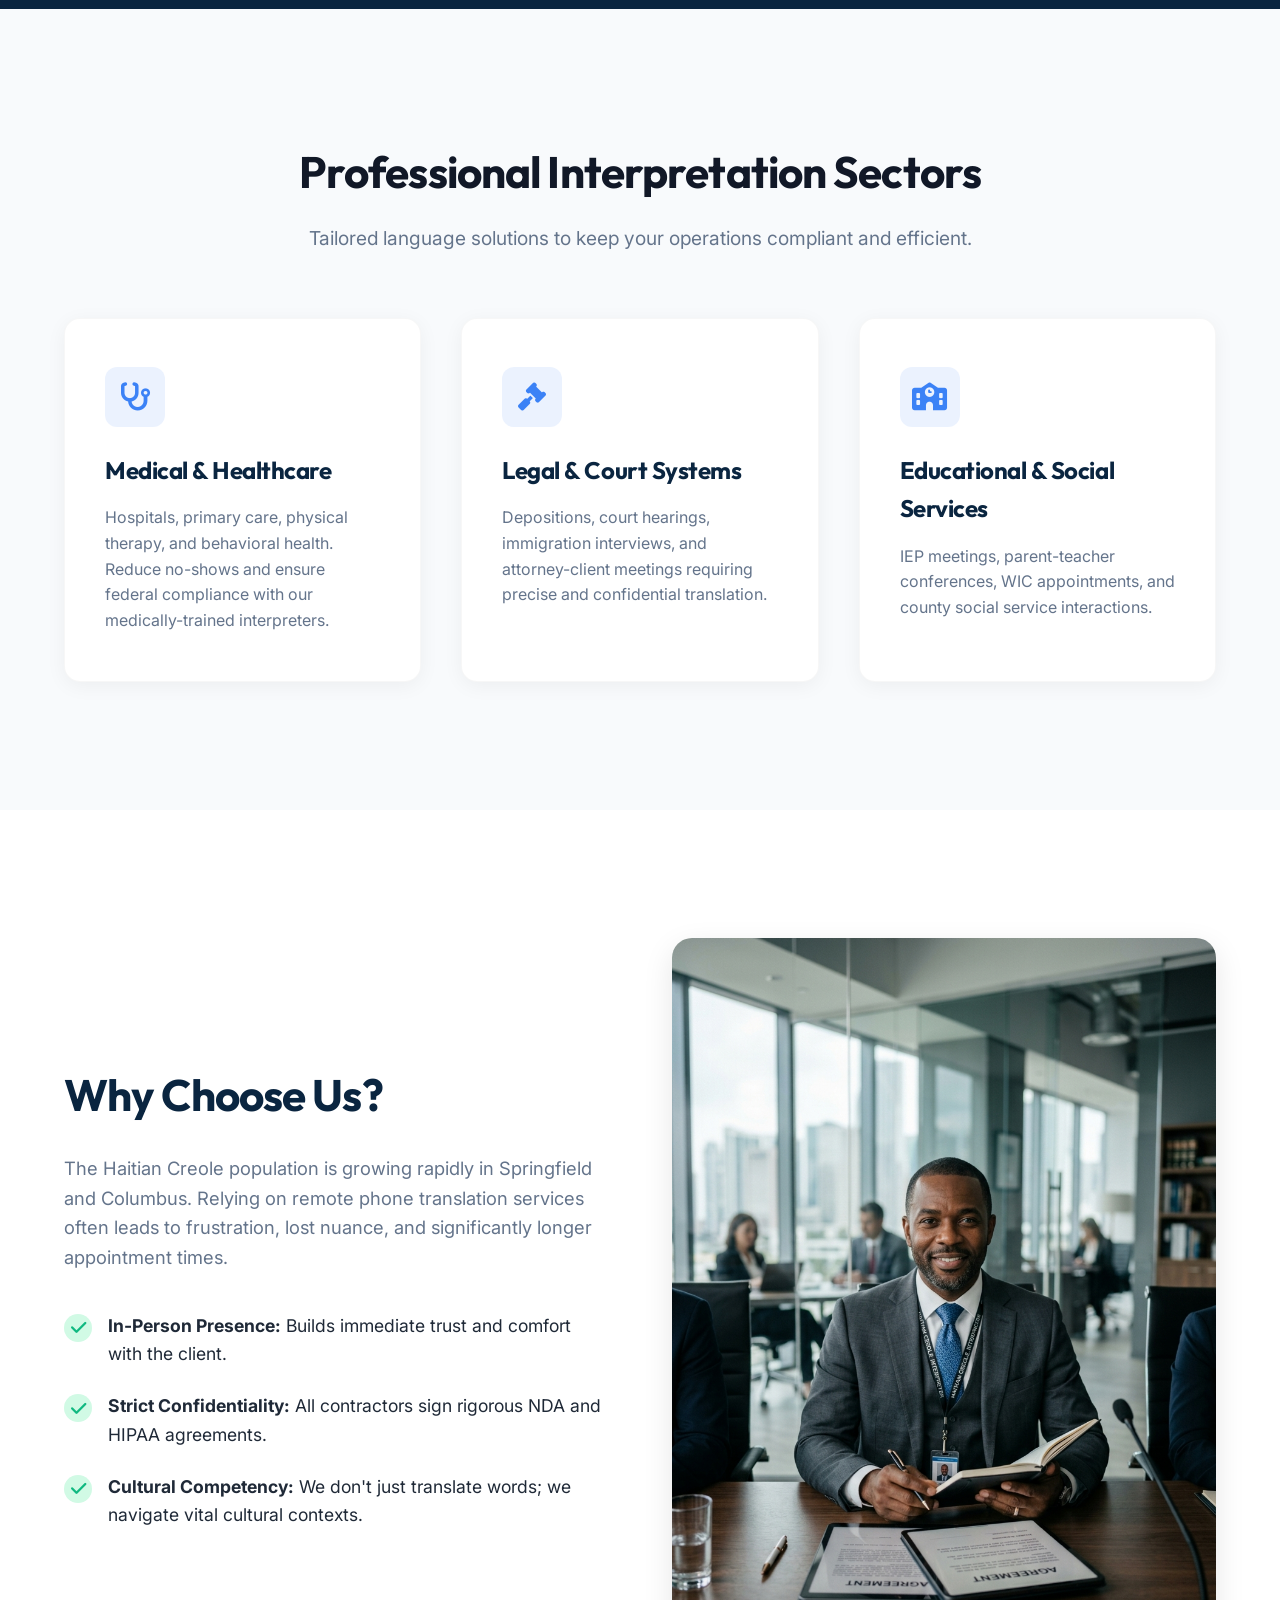
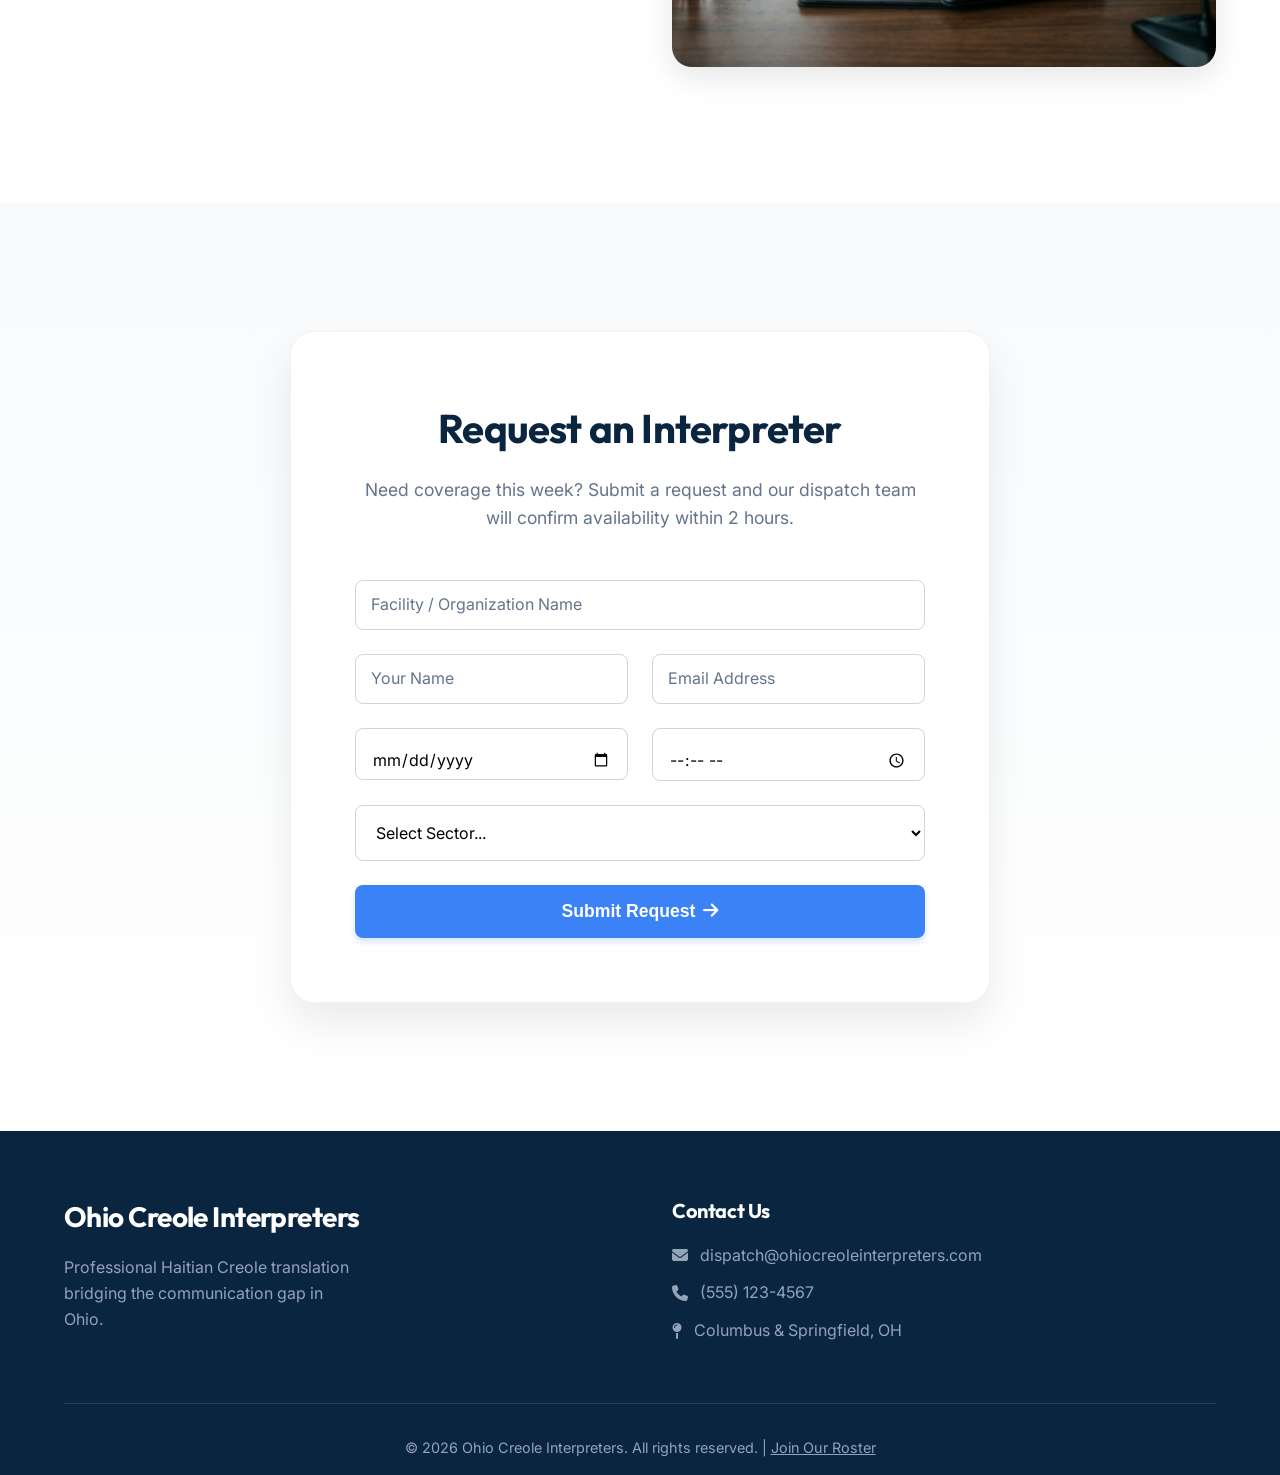
==== commit f7806e6d: "Reverted visual footer email to dispatch" ====
--- a/index.html
+++ b/index.html
@@ -174,7 +174,7 @@
             </div>
             <div class="footer-contact">
                 <h4>Contact Us</h4>
-                <p><i class="fa-solid fa-envelope"></i> info@ohiocreoleinterpreters.com</p>
+                <p><i class="fa-solid fa-envelope"></i> dispatch@ohiocreoleinterpreters.com</p>
                 <p><i class="fa-solid fa-phone"></i> (555) 123-4567</p>
                 <p><i class="fa-solid fa-map-pin"></i> Columbus & Springfield, OH</p>
             </div>
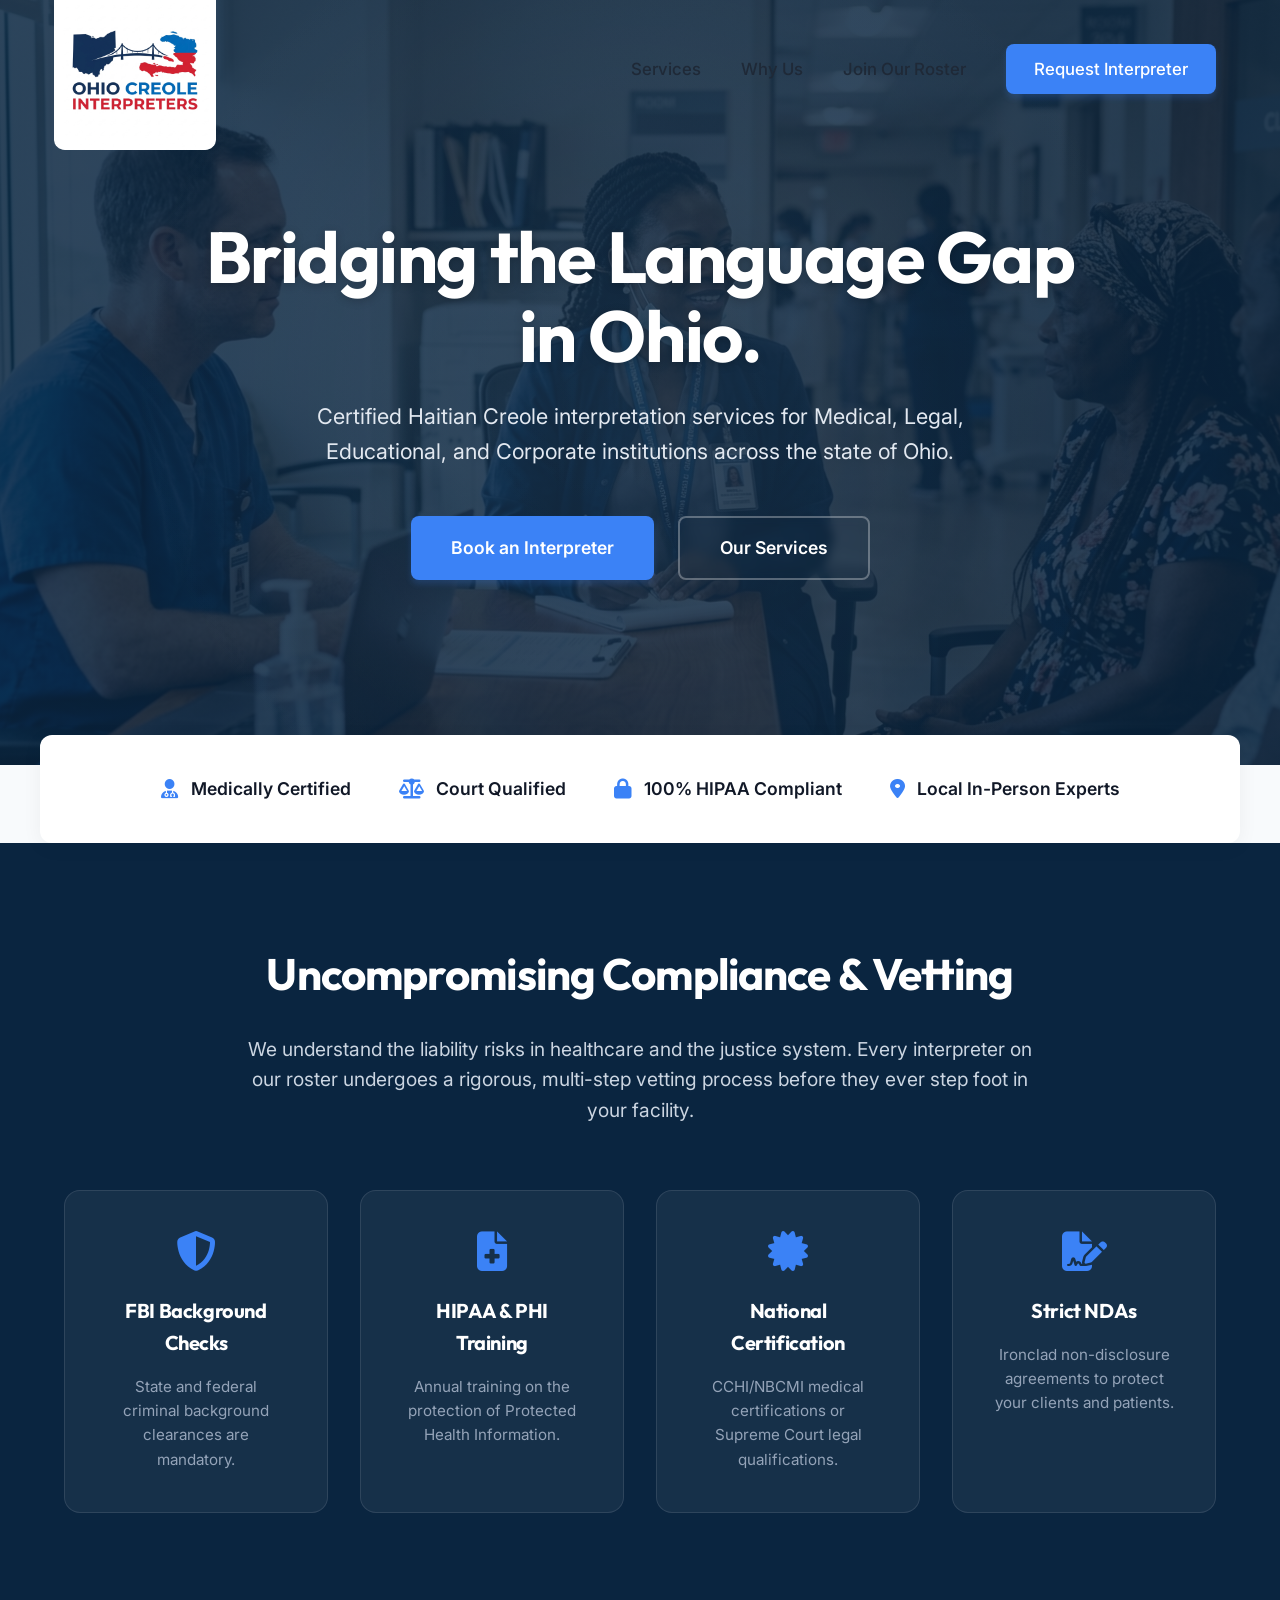
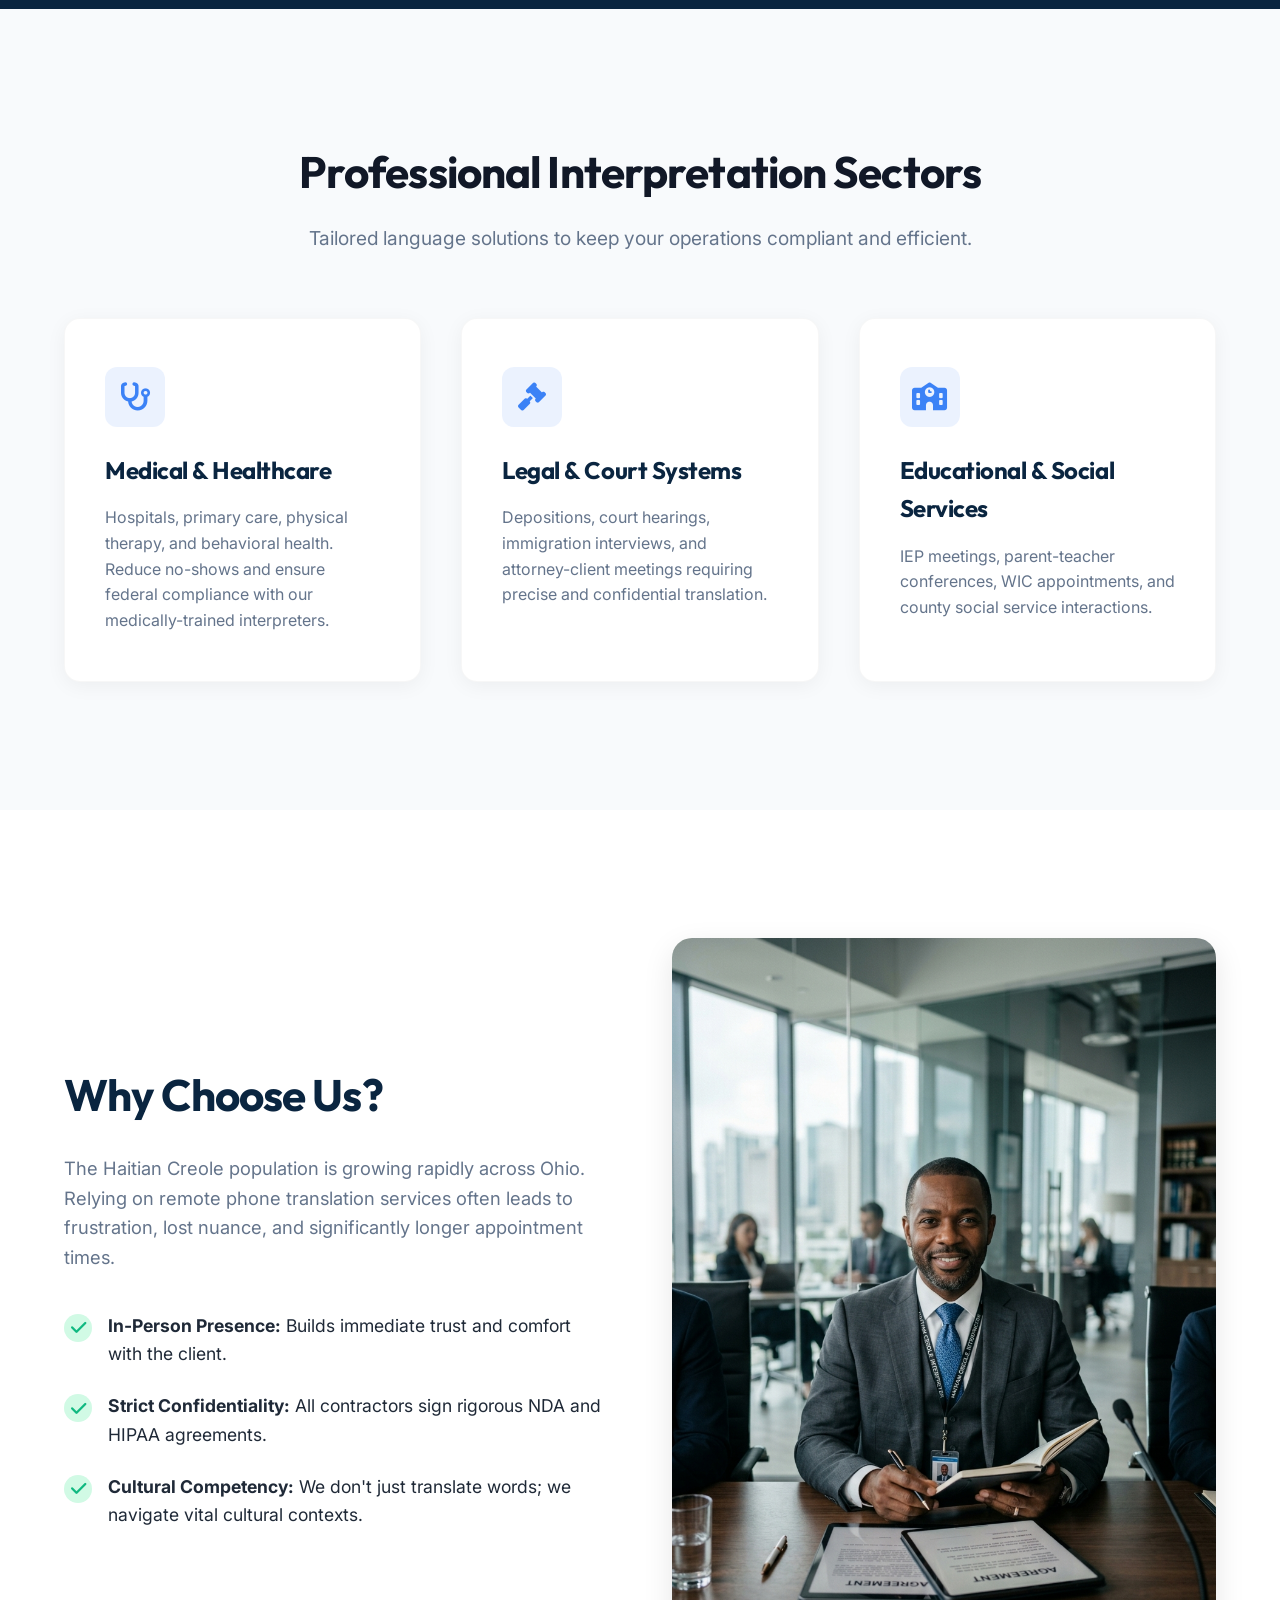
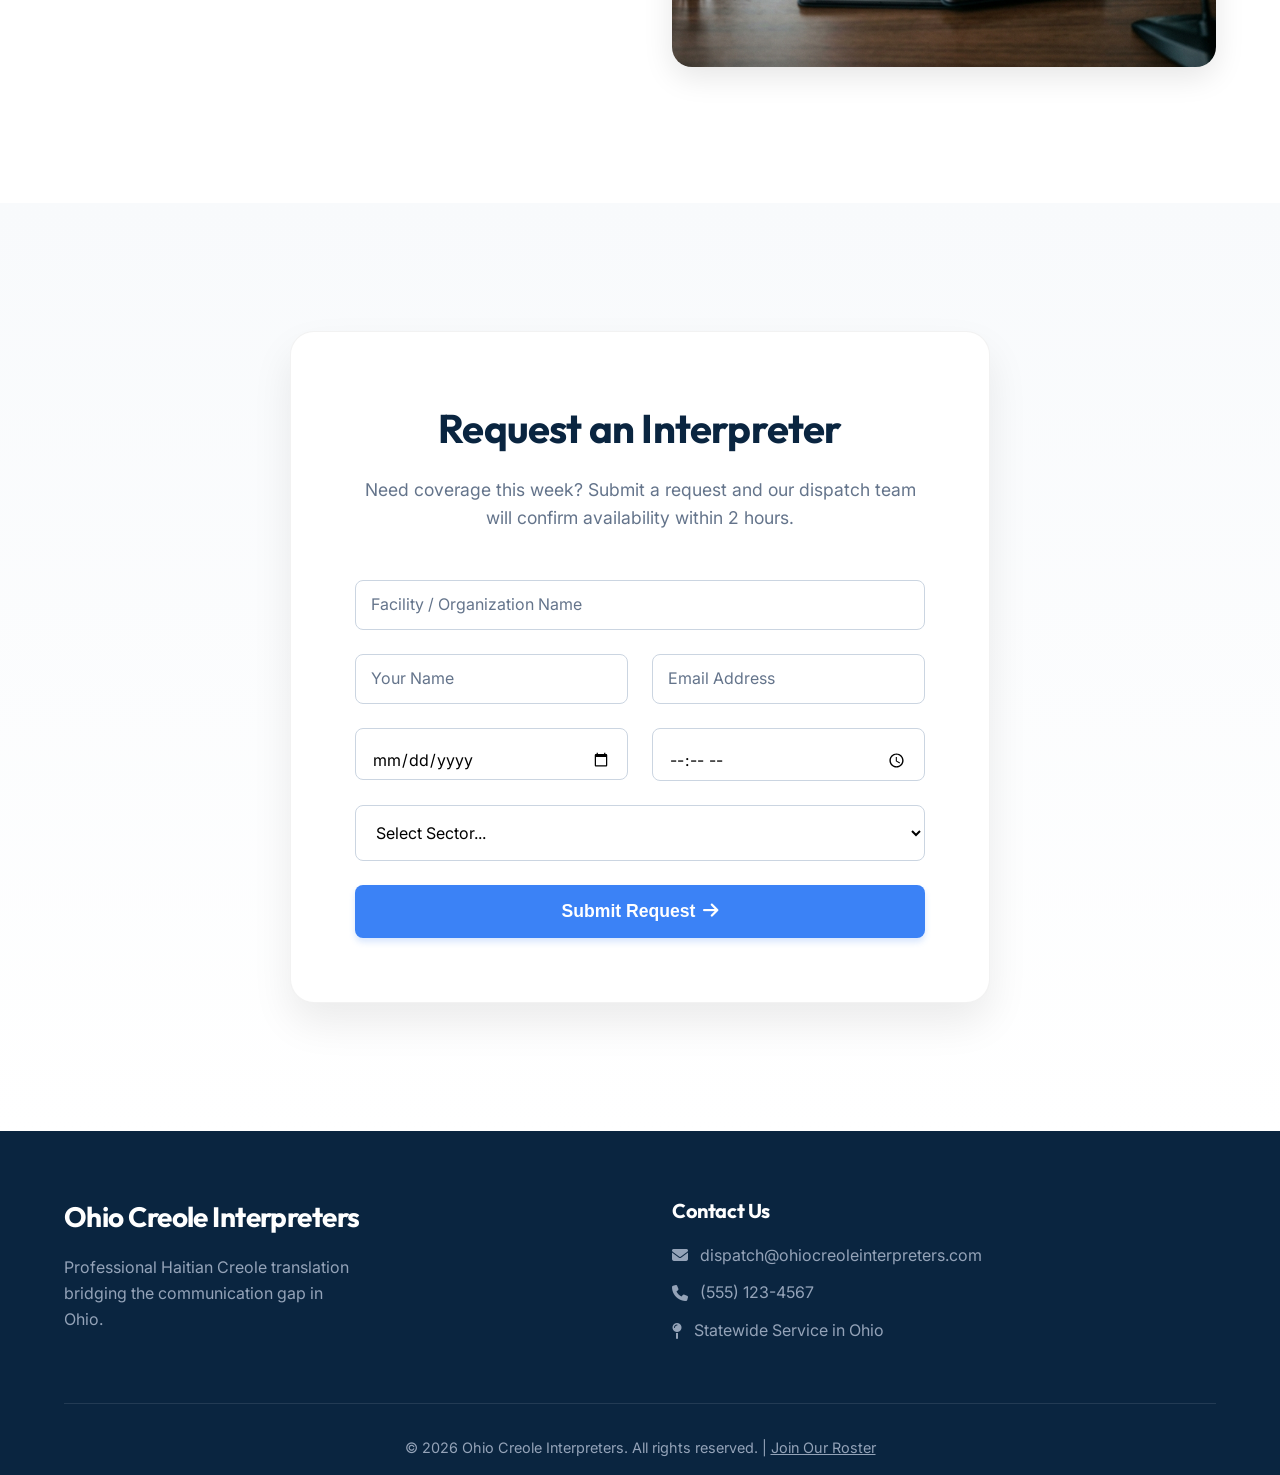
==== commit fe4ff41d: "Updated copy to reflect statewide service instead of specific counties" ====
--- a/index.html
+++ b/index.html
@@ -31,7 +31,7 @@
         <div class="hero-overlay"></div>
         <div class="hero-content fade-in">
             <h1>Bridging the Language Gap in Ohio.</h1>
-            <p>Certified Haitian Creole interpretation services for Medical, Legal, Educational, and Corporate institutions across Clark and Franklin Counties.</p>
+            <p>Certified Haitian Creole interpretation services for Medical, Legal, Educational, and Corporate institutions across the state of Ohio.</p>
             <div class="hero-buttons">
                 <a href="#contact" class="btn-primary large">Book an Interpreter</a>
                 <a href="#services" class="btn-secondary large">Our Services</a>
@@ -104,7 +104,7 @@
     <section id="why-us" class="why-us">
         <div class="why-content fade-in">
             <h2>Why Choose Us?</h2>
-            <p>The Haitian Creole population is growing rapidly in Springfield and Columbus. Relying on remote phone translation services often leads to frustration, lost nuance, and significantly longer appointment times.</p>
+            <p>The Haitian Creole population is growing rapidly across Ohio. Relying on remote phone translation services often leads to frustration, lost nuance, and significantly longer appointment times.</p>
             <ul class="feature-list">
                 <li class="slide-up"><div class="check-icon"><i class="fa-solid fa-check"></i></div> <div><strong>In-Person Presence:</strong> Builds immediate trust and comfort with the client.</div></li>
                 <li class="slide-up" style="transition-delay: 100ms;"><div class="check-icon"><i class="fa-solid fa-check"></i></div> <div><strong>Strict Confidentiality:</strong> All contractors sign rigorous NDA and HIPAA agreements.</div></li>
@@ -176,7 +176,7 @@
                 <h4>Contact Us</h4>
                 <p><i class="fa-solid fa-envelope"></i> dispatch@ohiocreoleinterpreters.com</p>
                 <p><i class="fa-solid fa-phone"></i> (555) 123-4567</p>
-                <p><i class="fa-solid fa-map-pin"></i> Columbus & Springfield, OH</p>
+                <p><i class="fa-solid fa-map-pin"></i> Statewide Service in Ohio</p>
             </div>
         </div>
         <div class="footer-bottom">
